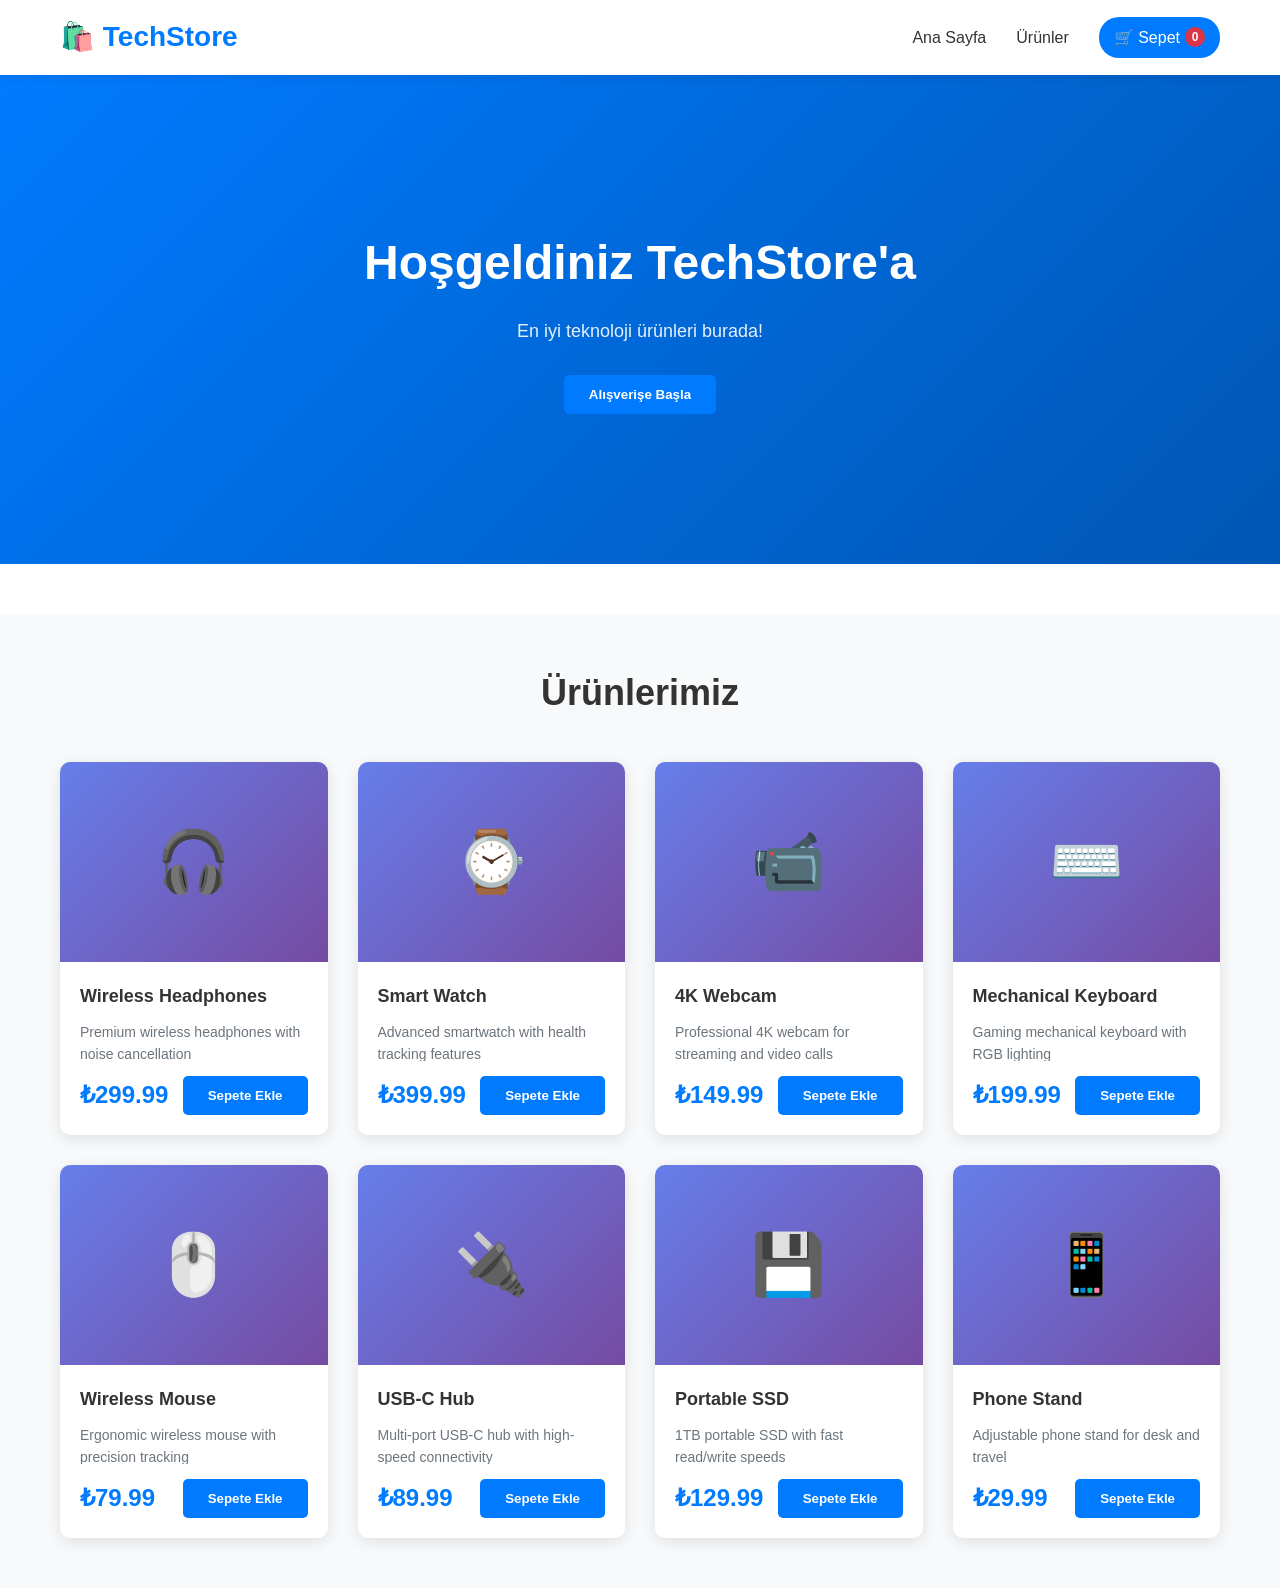
==== index.html @ a8cf4747 "Add main HTML file for e-commerce site" ====
<!DOCTYPE html>
<html lang="tr">
<head>
    <meta charset="UTF-8">
    <meta name="viewport" content="width=device-width, initial-scale=1.0">
    <title>E-Ticaret Sitesi</title>
    <link rel="stylesheet" href="style.css">
</head>
<body>
    <!-- Header -->
    <header class="header">
        <div class="container">
            <div class="logo">🛍️ TechStore</div>
            <nav class="navbar">
                <a href="#home">Ana Sayfa</a>
                <a href="#products">Ürünler</a>
                <a href="#cart" class="cart-link">🛒 Sepet <span class="cart-count">0</span></a>
            </nav>
        </div>
    </header>

    <!-- Hero Section -->
    <section class="hero" id="home">
        <div class="hero-content">
            <h1>Hoşgeldiniz TechStore'a</h1>
            <p>En iyi teknoloji ürünleri burada!</p>
            <button class="btn-primary" onclick="scrollToProducts()">Alışverişe Başla</button>
        </div>
    </section>

    <!-- Products Section -->
    <section class="products" id="products">
        <div class="container">
            <h2>Ürünlerimiz</h2>
            <div class="products-grid" id="productsGrid">
                <!-- Ürünler JS tarafından yüklenecek -->
            </div>
        </div>
    </section>

    <!-- Cart Modal -->
    <div class="modal" id="cartModal">
        <div class="modal-content">
            <span class="close" onclick="closeCart()">&times;</span>
            <h2>Alışveriş Sepeti</h2>
            <div class="cart-items" id="cartItems">
                <!-- Sepet öğeleri buraya yüklenecek -->
            </div>
            <div class="cart-summary">
                <h3>Toplam: ₺<span id="totalPrice">0</span></h3>
                <button class="btn-primary" onclick="checkout()">Ödemeye Devam Et</button>
            </div>
        </div>
    </div>

    <!-- Checkout Modal -->
    <div class="modal" id="checkoutModal">
        <div class="modal-content checkout-form">
            <span class="close" onclick="closeCheckout()">&times;</span>
            <h2>Ödeme İşlemi</h2>
            <form onsubmit="completeOrder(event)">
                <div class="form-group">
                    <label>Ad Soyad</label>
                    <input type="text" required>
                </div>
                <div class="form-group">
                    <label>Email</label>
                    <input type="email" required>
                </div>
                <div class="form-group">
                    <label>Adres</label>
                    <textarea required></textarea>
                </div>
                <div class="form-group">
                    <label>Kart Numarası</label>
                    <input type="text" placeholder="1234 5678 9012 3456" required>
                </div>
                <div class="form-row">
                    <div class="form-group">
                        <label>Expiry</label>
                        <input type="text" placeholder="MM/YY" required>
                    </div>
                    <div class="form-group">
                        <label>CVV</label>
                        <input type="text" placeholder="123" required>
                    </div>
                </div>
                <button type="submit" class="btn-primary">Siparişi Tamamla</button>
            </form>
        </div>
    </div>

    <script src="script.js"></script>
</body>
</html>
---- style.css ----
* {
    margin: 0;
    padding: 0;
    box-sizing: border-box;
}

:root {
    --primary-color: #007bff;
    --secondary-color: #6c757d;
    --success-color: #28a745;
    --danger-color: #dc3545;
    --light-bg: #f8f9fa;
    --text-color: #333;
    --border-color: #ddd;
}

body {
    font-family: 'Segoe UI', Tahoma, Geneva, Verdana, sans-serif;
    color: var(--text-color);
    line-height: 1.6;
}

.container {
    max-width: 1200px;
    margin: 0 auto;
    padding: 0 20px;
}

/* Header */
.header {
    background: white;
    box-shadow: 0 2px 10px rgba(0, 0, 0, 0.1);
    position: sticky;
    top: 0;
    z-index: 100;
}

.header .container {
    display: flex;
    justify-content: space-between;
    align-items: center;
    padding: 15px 20px;
}

.logo {
    font-size: 28px;
    font-weight: bold;
    color: var(--primary-color);
}

.navbar {
    display: flex;
    gap: 30px;
    align-items: center;
}

.navbar a {
    text-decoration: none;
    color: var(--text-color);
    font-weight: 500;
    transition: color 0.3s;
    position: relative;
}

.navbar a:hover {
    color: var(--primary-color);
}

.cart-link {
    background: var(--primary-color);
    color: white !important;
    padding: 8px 15px;
    border-radius: 20px;
    display: flex;
    align-items: center;
    gap: 5px;
}

.cart-count {
    background: var(--danger-color);
    color: white;
    border-radius: 50%;
    width: 20px;
    height: 20px;
    display: flex;
    align-items: center;
    justify-content: center;
    font-size: 12px;
    font-weight: bold;
}

/* Hero Section */
.hero {
    background: linear-gradient(135deg, var(--primary-color), #0056b3);
    color: white;
    padding: 150px 20px;
    text-align: center;
    margin-bottom: 50px;
}

.hero-content h1 {
    font-size: 48px;
    margin-bottom: 15px;
}

.hero-content p {
    font-size: 18px;
    margin-bottom: 30px;
    opacity: 0.9;
}

/* Products Section */
.products {
    padding: 50px 0;
    background: var(--light-bg);
}

.products h2 {
    text-align: center;
    font-size: 36px;
    margin-bottom: 40px;
}

.products-grid {
    display: grid;
    grid-template-columns: repeat(auto-fill, minmax(250px, 1fr));
    gap: 30px;
}

.product-card {
    background: white;
    border-radius: 10px;
    overflow: hidden;
    box-shadow: 0 4px 15px rgba(0, 0, 0, 0.1);
    transition: transform 0.3s, box-shadow 0.3s;
}

.product-card:hover {
    transform: translateY(-5px);
    box-shadow: 0 8px 25px rgba(0, 0, 0, 0.15);
}

.product-image {
    width: 100%;
    height: 200px;
    background: linear-gradient(135deg, #667eea 0%, #764ba2 100%);
    display: flex;
    align-items: center;
    justify-content: center;
    font-size: 60px;
}

.product-info {
    padding: 20px;
}

.product-name {
    font-size: 18px;
    font-weight: bold;
    margin-bottom: 10px;
}

.product-description {
    font-size: 14px;
    color: var(--secondary-color);
    margin-bottom: 15px;
    height: 40px;
    overflow: hidden;
}

.product-footer {
    display: flex;
    justify-content: space-between;
    align-items: center;
}

.product-price {
    font-size: 24px;
    font-weight: bold;
    color: var(--primary-color);
}

/* Buttons */
.btn-primary {
    background: var(--primary-color);
    color: white;
    border: none;
    padding: 12px 25px;
    border-radius: 5px;
    cursor: pointer;
    font-weight: 600;
    transition: background 0.3s;
}

.btn-primary:hover {
    background: #0056b3;
}

.btn-secondary {
    background: var(--secondary-color);
    color: white;
    border: none;
    padding: 10px 20px;
    border-radius: 5px;
    cursor: pointer;
    font-weight: 600;
    transition: background 0.3s;
}

.btn-secondary:hover {
    background: #5a6268;
}

.btn-danger {
    background: var(--danger-color);
    color: white;
    border: none;
    padding: 8px 15px;
    border-radius: 5px;
    cursor: pointer;
    font-weight: 600;
    transition: background 0.3s;
}

.btn-danger:hover {
    background: #c82333;
}

/* Modal */
.modal {
    display: none;
    position: fixed;
    z-index: 1000;
    left: 0;
    top: 0;
    width: 100%;
    height: 100%;
    background-color: rgba(0, 0, 0, 0.5);
    overflow-y: auto;
}

.modal.active {
    display: flex;
    align-items: center;
    justify-content: center;
}

.modal-content {
    background-color: white;
    padding: 30px;
    border-radius: 10px;
    width: 90%;
    max-width: 500px;
    max-height: 80vh;
    overflow-y: auto;
    position: relative;
}

.close {
    position: absolute;
    right: 20px;
    top: 20px;
    font-size: 28px;
    font-weight: bold;
    color: #aaa;
    cursor: pointer;
}

.close:hover {
    color: #000;
}

/* Cart */
.cart-items {
    margin: 20px 0;
    max-height: 300px;
    overflow-y: auto;
}

.cart-item {
    display: flex;
    justify-content: space-between;
    align-items: center;
    padding: 15px;
    border-bottom: 1px solid var(--border-color);
    gap: 10px;
}

.cart-item-info {
    flex: 1;
}

.cart-item-name {
    font-weight: bold;
}

.cart-item-price {
    color: var(--primary-color);
    font-weight: bold;
}

.cart-summary {
    margin-top: 20px;
    padding-top: 20px;
    border-top: 2px solid var(--border-color);
}

.cart-summary h3 {
    text-align: right;
    margin-bottom: 15px;
    font-size: 20px;
}

/* Checkout Form */
.checkout-form {
    max-width: 600px;
}

.form-group {
    margin-bottom: 20px;
}

.form-group label {
    display: block;
    margin-bottom: 8px;
    font-weight: 600;
}

.form-group input,
.form-group textarea {
    width: 100%;
    padding: 10px;
    border: 1px solid var(--border-color);
    border-radius: 5px;
    font-family: inherit;
}

.form-group input:focus,
.form-group textarea:focus {
    outline: none;
    border-color: var(--primary-color);
    box-shadow: 0 0 5px rgba(0, 123, 255, 0.3);
}

.form-row {
    display: grid;
    grid-template-columns: 1fr 1fr;
    gap: 15px;
}

/* Success Message */
.success-message {
    background: var(--success-color);
    color: white;
    padding: 20px;
    border-radius: 5px;
    margin-bottom: 20px;
    text-align: center;
}

/* Responsive */
@media (max-width: 768px) {
    .header .container {
        flex-direction: column;
        gap: 15px;
    }

    .navbar {
        flex-direction: column;
        gap: 10px;
        width: 100%;
    }

    .hero-content h1 {
        font-size: 32px;
    }

    .products-grid {
        grid-template-columns: repeat(auto-fill, minmax(150px, 1fr));
        gap: 15px;
    }

    .modal-content {
        width: 95%;
        max-height: 90vh;
    }

    .form-row {
        grid-template-columns: 1fr;
    }
}
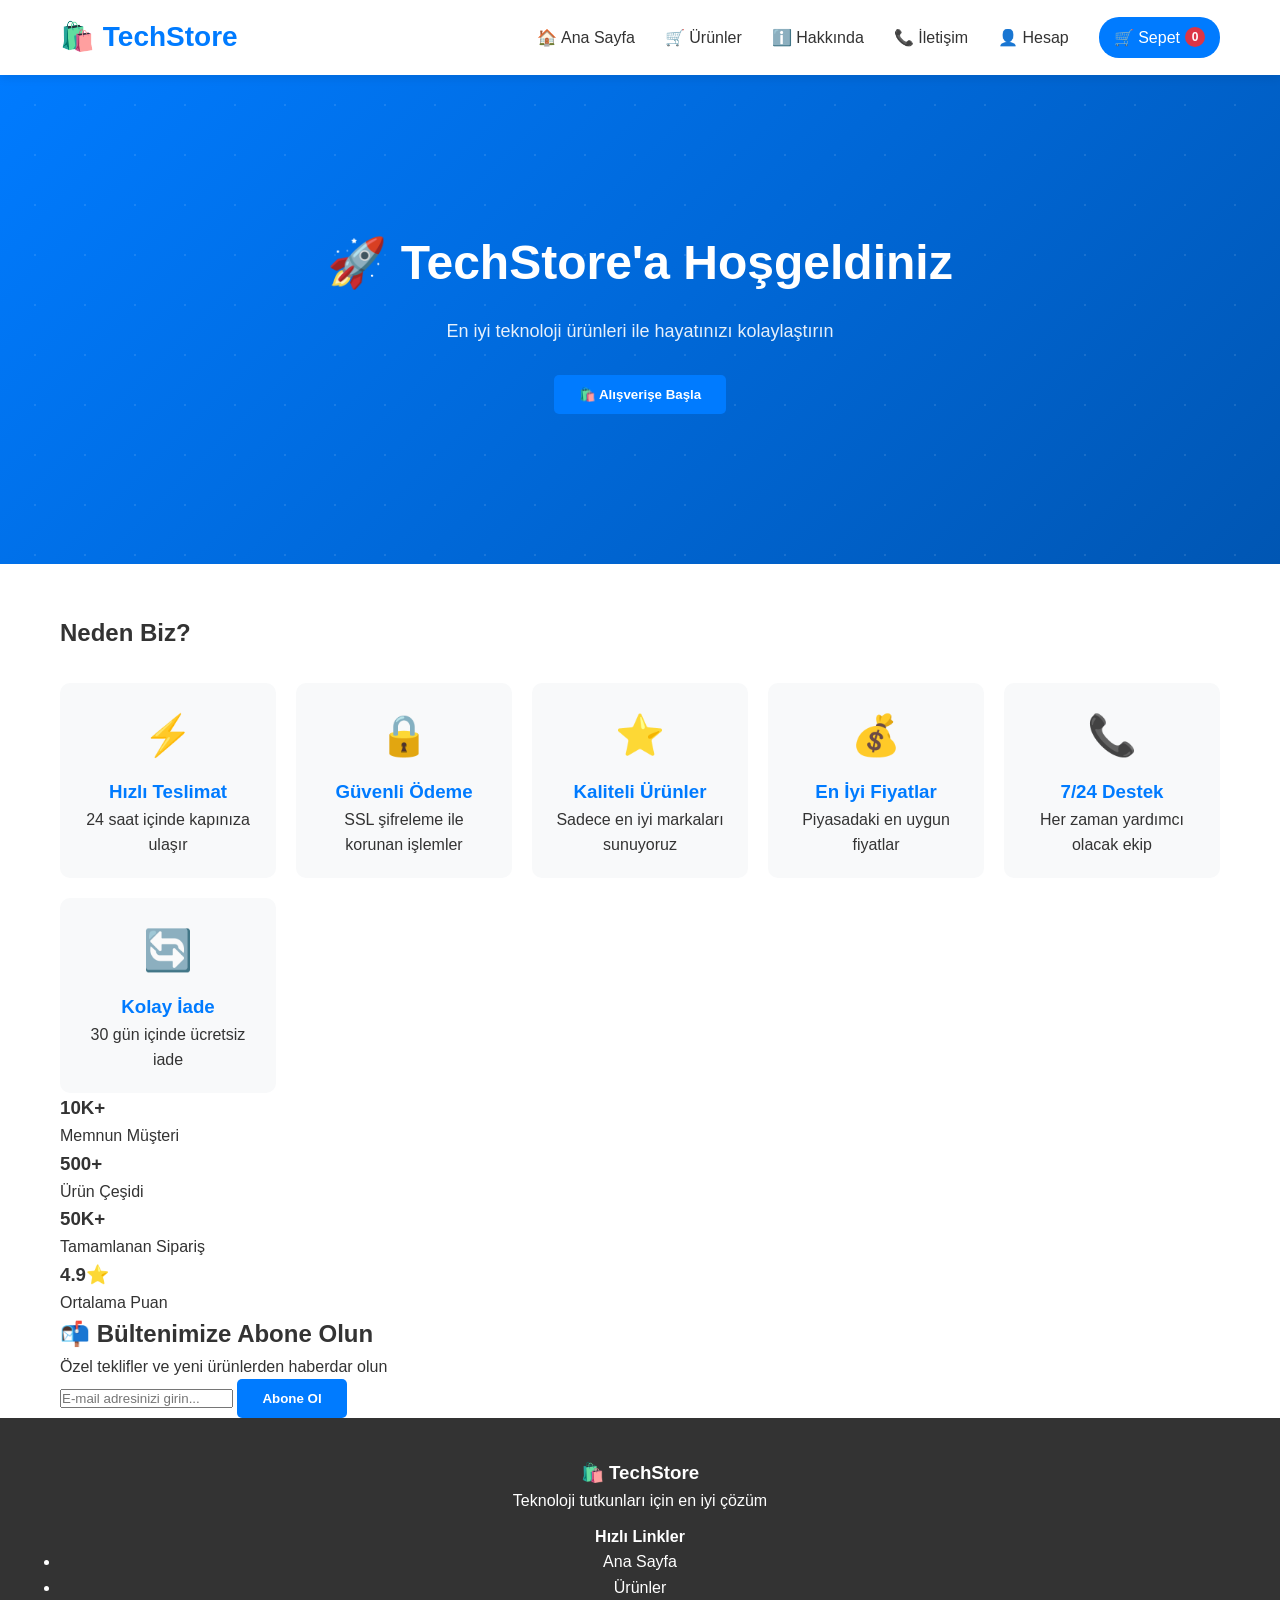
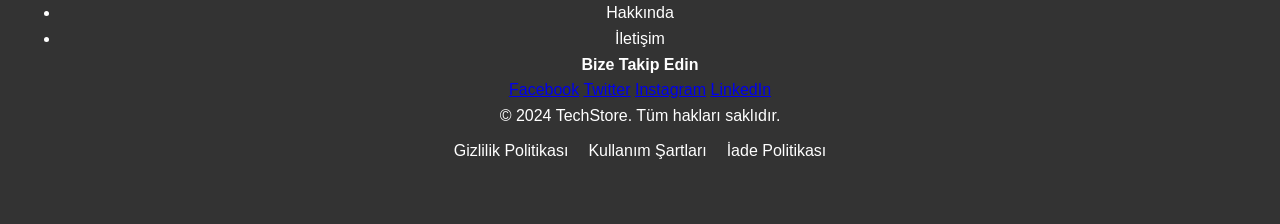
==== commit 30445e4c: "Completely redesign HTML with multiple pages and advanced features" ====
--- a/index.html
+++ b/index.html
@@ -3,52 +3,315 @@
 <head>
     <meta charset="UTF-8">
     <meta name="viewport" content="width=device-width, initial-scale=1.0">
-    <title>E-Ticaret Sitesi</title>
+    <title>TechStore - Premium E-Ticaret Sitesi</title>
     <link rel="stylesheet" href="style.css">
 </head>
 <body>
     <!-- Header -->
     <header class="header">
         <div class="container">
-            <div class="logo">🛍️ TechStore</div>
+            <div class="logo" onclick="showPage('home')">🛍️ TechStore</div>
             <nav class="navbar">
-                <a href="#home">Ana Sayfa</a>
-                <a href="#products">Ürünler</a>
-                <a href="#cart" class="cart-link">🛒 Sepet <span class="cart-count">0</span></a>
+                <a onclick="showPage('home')">🏠 Ana Sayfa</a>
+                <a onclick="showPage('products')">🛒 Ürünler</a>
+                <a onclick="showPage('about')">ℹ️ Hakkında</a>
+                <a onclick="showPage('contact')">📞 İletişim</a>
+                <a onclick="showPage('account')">👤 Hesap</a>
+                <a class="cart-link" onclick="openCart()">🛒 Sepet <span class="cart-count">0</span></a>
             </nav>
         </div>
     </header>
 
-    <!-- Hero Section -->
-    <section class="hero" id="home">
-        <div class="hero-content">
-            <h1>Hoşgeldiniz TechStore'a</h1>
-            <p>En iyi teknoloji ürünleri burada!</p>
-            <button class="btn-primary" onclick="scrollToProducts()">Alışverişe Başla</button>
-        </div>
-    </section>
-
-    <!-- Products Section -->
-    <section class="products" id="products">
-        <div class="container">
-            <h2>Ürünlerimiz</h2>
-            <div class="products-grid" id="productsGrid">
-                <!-- Ürünler JS tarafından yüklenecek -->
-            </div>
-        </div>
-    </section>
+    <!-- Home Page -->
+    <div id="home-page" class="page active">
+        <!-- Hero Section -->
+        <section class="hero">
+            <div class="hero-content">
+                <h1>🚀 TechStore'a Hoşgeldiniz</h1>
+                <p>En iyi teknoloji ürünleri ile hayatınızı kolaylaştırın</p>
+                <button class="btn-primary" onclick="showPage('products')">🛍️ Alışverişe Başla</button>
+            </div>
+        </section>
+
+        <!-- Features Section -->
+        <section class="features-showcase">
+            <div class="container">
+                <h2>Neden Biz?</h2>
+                <div class="features">
+                    <div class="feature-card">
+                        <div class="feature-icon">⚡</div>
+                        <h3>Hızlı Teslimat</h3>
+                        <p>24 saat içinde kapınıza ulaşır</p>
+                    </div>
+                    <div class="feature-card">
+                        <div class="feature-icon">🔒</div>
+                        <h3>Güvenli Ödeme</h3>
+                        <p>SSL şifreleme ile korunan işlemler</p>
+                    </div>
+                    <div class="feature-card">
+                        <div class="feature-icon">⭐</div>
+                        <h3>Kaliteli Ürünler</h3>
+                        <p>Sadece en iyi markaları sunuyoruz</p>
+                    </div>
+                    <div class="feature-card">
+                        <div class="feature-icon">💰</div>
+                        <h3>En İyi Fiyatlar</h3>
+                        <p>Piyasadaki en uygun fiyatlar</p>
+                    </div>
+                    <div class="feature-card">
+                        <div class="feature-icon">📞</div>
+                        <h3>7/24 Destek</h3>
+                        <p>Her zaman yardımcı olacak ekip</p>
+                    </div>
+                    <div class="feature-card">
+                        <div class="feature-icon">🔄</div>
+                        <h3>Kolay İade</h3>
+                        <p>30 gün içinde ücretsiz iade</p>
+                    </div>
+                </div>
+            </div>
+        </section>
+
+        <!-- Statistics Section -->
+        <section class="statistics">
+            <div class="container">
+                <div class="stat-card">
+                    <h3>10K+</h3>
+                    <p>Memnun Müşteri</p>
+                </div>
+                <div class="stat-card">
+                    <h3>500+</h3>
+                    <p>Ürün Çeşidi</p>
+                </div>
+                <div class="stat-card">
+                    <h3>50K+</h3>
+                    <p>Tamamlanan Sipariş</p>
+                </div>
+                <div class="stat-card">
+                    <h3>4.9⭐</h3>
+                    <p>Ortalama Puan</p>
+                </div>
+            </div>
+        </section>
+
+        <!-- Newsletter Section -->
+        <section class="newsletter">
+            <div class="container">
+                <div class="newsletter-content">
+                    <h2>📬 Bültenimize Abone Olun</h2>
+                    <p>Özel teklifler ve yeni ürünlerden haberdar olun</p>
+                    <div class="newsletter-form">
+                        <input type="email" placeholder="E-mail adresinizi girin..." id="newsletterEmail">
+                        <button class="btn-primary" onclick="subscribeNewsletter()">Abone Ol</button>
+                    </div>
+                </div>
+            </div>
+        </section>
+    </div>
+
+    <!-- Products Page -->
+    <div id="products-page" class="page">
+        <section class="products">
+            <div class="container">
+                <h2>🛍️ Ürünlerimiz</h2>
+                
+                <!-- Category Filter -->
+                <div class="category-filter">
+                    <button class="category-btn active" onclick="filterProducts('all')">Tümü</button>
+                    <button class="category-btn" onclick="filterProducts('electronics')">Elektronikler</button>
+                    <button class="category-btn" onclick="filterProducts('accessories')">Aksesuarlar</button>
+                </div>
+
+                <!-- Search Bar -->
+                <div class="search-container">
+                    <input type="text" id="searchInput" placeholder="🔍 Ürün ara..." onkeyup="searchProducts()">
+                </div>
+
+                <div class="products-grid" id="productsGrid">
+                    <!-- Ürünler JS tarafından yüklenecek -->
+                </div>
+            </div>
+        </section>
+    </div>
+
+    <!-- About Page -->
+    <div id="about-page" class="page">
+        <section class="about-section">
+            <div class="about-content">
+                <h1>📖 TechStore Hakkında</h1>
+                <p>
+                    TechStore, 2020 yılından beri teknoloji tutkunlarına en iyi ürünleri sunmaktadır. 
+                    Misyonumuz, kaliteli teknoloji ürünlerini uygun fiyatlarla herkesin erişimine sunmaktır.
+                </p>
+                <p>
+                    Müşteri memnuniyeti bizim en büyük önceliğimiz. Her gün yüzlerce müşteriye hizmet veren 
+                    ekibimiz, en iyi hizmet sunmak için çalışmaktadır.
+                </p>
+                <p>
+                    Ürünlerimiz tüm dünyadan seçilen, orijinal ve garantili ürünlerdir. 
+                    Her ürün kalite kontrol testinden geçtikten sonra müşteriye ulaştırılır.
+                </p>
+                
+                <div class="team-section">
+                    <h2>Ekibimiz</h2>
+                    <div class="team-members">
+                        <div class="team-card">
+                            <div class="team-avatar">👨‍💼</div>
+                            <h3>Ahmet Demir</h3>
+                            <p>CEO & Kurucu</p>
+                        </div>
+                        <div class="team-card">
+                            <div class="team-avatar">👩‍💼</div>
+                            <h3>Ayşe Yılmaz</h3>
+                            <p>Operasyon Müdürü</p>
+                        </div>
+                        <div class="team-card">
+                            <div class="team-avatar">👨‍💻</div>
+                            <h3>Can Kaya</h3>
+                            <p>Teknoloji Direktörü</p>
+                        </div>
+                    </div>
+                </div>
+            </div>
+        </section>
+    </div>
+
+    <!-- Contact Page -->
+    <div id="contact-page" class="page">
+        <section class="contact-section">
+            <div class="contact-container">
+                <h1>📞 Bize Ulaşın</h1>
+                <div class="contact-info">
+                    <div class="info-card">
+                        <h3>📍 Adres</h3>
+                        <p>Teknoloji Caddesi No:42<br>34000 İstanbul, Türkiye</p>
+                    </div>
+                    <div class="info-card">
+                        <h3>📱 Telefon</h3>
+                        <p>+90 212 XXX XX XX<br>+90 532 XXX XX XX</p>
+                    </div>
+                    <div class="info-card">
+                        <h3>📧 Email</h3>
+                        <p>info@techstore.com<br>destek@techstore.com</p>
+                    </div>
+                    <div class="info-card">
+                        <h3>🕐 Çalışma Saatleri</h3>
+                        <p>Pazartesi - Cuma: 09:00 - 18:00<br>Cumartesi: 10:00 - 16:00</p>
+                    </div>
+                </div>
+
+                <div class="contact-form">
+                    <h2>Mesaj Gönder</h2>
+                    <form onsubmit="sendMessage(event)">
+                        <div class="form-group">
+                            <label>Ad Soyad</label>
+                            <input type="text" required>
+                        </div>
+                        <div class="form-group">
+                            <label>Email</label>
+                            <input type="email" required>
+                        </div>
+                        <div class="form-group">
+                            <label>Konu</label>
+                            <input type="text" required>
+                        </div>
+                        <div class="form-group">
+                            <label>Mesaj</label>
+                            <textarea rows="5" required></textarea>
+                        </div>
+                        <button type="submit" class="btn-primary">Gönder</button>
+                    </form>
+                </div>
+            </div>
+        </section>
+    </div>
+
+    <!-- Account Page -->
+    <div id="account-page" class="page">
+        <section class="account-section">
+            <div class="account-container">
+                <h1>👤 Hesaplarım</h1>
+                
+                <div class="account-tabs">
+                    <button class="tab-btn active" onclick="showTab('profile')">Profil</button>
+                    <button class="tab-btn" onclick="showTab('orders')">Siparişlerim</button>
+                    <button class="tab-btn" onclick="showTab('settings')">Ayarlar</button>
+                </div>
+
+                <!-- Profile Tab -->
+                <div id="profile-tab" class="tab-content active">
+                    <div class="account-form">
+                        <h2>Profil Bilgileri</h2>
+                        <form>
+                            <div class="form-group">
+                                <label>Ad Soyad</label>
+                                <input type="text" value="Ziyaretçi" id="profileName">
+                            </div>
+                            <div class="form-group">
+                                <label>Email</label>
+                                <input type="email" value="ziyaretci@example.com" id="profileEmail">
+                            </div>
+                            <div class="form-group">
+                                <label>Telefon</label>
+                                <input type="tel" value="+90 532 XXX XX XX" id="profilePhone">
+                            </div>
+                            <div class="form-group">
+                                <label>Adres</label>
+                                <textarea id="profileAddress">İstanbul, Türkiye</textarea>
+                            </div>
+                            <button type="button" class="btn-primary" onclick="saveProfile()">Kaydet</button>
+                        </form>
+                    </div>
+                </div>
+
+                <!-- Orders Tab -->
+                <div id="orders-tab" class="tab-content">
+                    <div class="order-history">
+                        <h2>Geçmiş Siparişler</h2>
+                        <div id="ordersList">
+                            <!-- Siparişler JS tarafından yüklenecek -->
+                        </div>
+                    </div>
+                </div>
+
+                <!-- Settings Tab -->
+                <div id="settings-tab" class="tab-content">
+                    <div class="account-form">
+                        <h2>Hesap Ayarları</h2>
+                        <div class="settings-group">
+                            <h3>Bildirimler</h3>
+                            <div class="checkbox-group">
+                                <label><input type="checkbox" checked> Email bildirimleri</label>
+                                <label><input type="checkbox" checked> SMS bildirimleri</label>
+                                <label><input type="checkbox"> Pazarlama emailleri</label>
+                            </div>
+                        </div>
+                        <div class="settings-group">
+                            <h3>Güvenlik</h3>
+                            <button class="btn-secondary" onclick="changePassword()">Şifreyi Değiştir</button>
+                        </div>
+                        <div class="settings-group">
+                            <h3>Tehlikeli Bölge</h3>
+                            <button class="btn-danger" onclick="deleteAccount()">Hesabı Sil</button>
+                        </div>
+                    </div>
+                </div>
+            </div>
+        </section>
+    </div>
 
     <!-- Cart Modal -->
     <div class="modal" id="cartModal">
         <div class="modal-content">
             <span class="close" onclick="closeCart()">&times;</span>
-            <h2>Alışveriş Sepeti</h2>
+            <h2>🛒 Alışveriş Sepeti</h2>
             <div class="cart-items" id="cartItems">
                 <!-- Sepet öğeleri buraya yüklenecek -->
             </div>
             <div class="cart-summary">
-                <h3>Toplam: ₺<span id="totalPrice">0</span></h3>
-                <button class="btn-primary" onclick="checkout()">Ödemeye Devam Et</button>
+                <h3>Toplam: ₺<span id="totalPrice">0.00</span></h3>
+                <button class="btn-primary" style="width: 100%; margin-bottom: 10px;" onclick="checkout()">Ödemeye Devam Et</button>
+                <button class="btn-secondary" style="width: 100%;" onclick="closeCart()">Alışverişe Devam Et</button>
             </div>
         </div>
     </div>
@@ -57,27 +320,31 @@
     <div class="modal" id="checkoutModal">
         <div class="modal-content checkout-form">
             <span class="close" onclick="closeCheckout()">&times;</span>
-            <h2>Ödeme İşlemi</h2>
+            <h2>💳 Ödeme İşlemi</h2>
             <form onsubmit="completeOrder(event)">
                 <div class="form-group">
-                    <label>Ad Soyad</label>
+                    <label>👤 Ad Soyad</label>
                     <input type="text" required>
                 </div>
                 <div class="form-group">
-                    <label>Email</label>
+                    <label>📧 Email</label>
                     <input type="email" required>
                 </div>
                 <div class="form-group">
-                    <label>Adres</label>
+                    <label>📍 Adres</label>
                     <textarea required></textarea>
                 </div>
                 <div class="form-group">
-                    <label>Kart Numarası</label>
+                    <label>📱 Telefon</label>
+                    <input type="tel" required>
+                </div>
+                <div class="form-group">
+                    <label>💳 Kart Numarası</label>
                     <input type="text" placeholder="1234 5678 9012 3456" required>
                 </div>
                 <div class="form-row">
                     <div class="form-group">
-                        <label>Expiry</label>
+                        <label>Son Kullanma Tarihi</label>
                         <input type="text" placeholder="MM/YY" required>
                     </div>
                     <div class="form-group">
@@ -85,10 +352,48 @@
                         <input type="text" placeholder="123" required>
                     </div>
                 </div>
-                <button type="submit" class="btn-primary">Siparişi Tamamla</button>
+                <button type="submit" class="btn-primary" style="width: 100%;">Siparişi Tamamla</button>
             </form>
         </div>
     </div>
+
+    <!-- Footer -->
+    <footer class="footer">
+        <div class="container">
+            <div class="footer-content">
+                <div class="footer-section">
+                    <h3>🛍️ TechStore</h3>
+                    <p>Teknoloji tutkunları için en iyi çözüm</p>
+                </div>
+                <div class="footer-section">
+                    <h4>Hızlı Linkler</h4>
+                    <ul>
+                        <li><a onclick="showPage('home')">Ana Sayfa</a></li>
+                        <li><a onclick="showPage('products')">Ürünler</a></li>
+                        <li><a onclick="showPage('about')">Hakkında</a></li>
+                        <li><a onclick="showPage('contact')">İletişim</a></li>
+                    </ul>
+                </div>
+                <div class="footer-section">
+                    <h4>Bize Takip Edin</h4>
+                    <div class="social-links">
+                        <a href="#">Facebook</a>
+                        <a href="#">Twitter</a>
+                        <a href="#">Instagram</a>
+                        <a href="#">LinkedIn</a>
+                    </div>
+                </div>
+            </div>
+            <div class="footer-bottom">
+                <p>&copy; 2024 TechStore. Tüm hakları saklıdır.</p>
+                <div class="footer-links">
+                    <a href="#">Gizlilik Politikası</a>
+                    <a href="#">Kullanım Şartları</a>
+                    <a href="#">İade Politikası</a>
+                </div>
+            </div>
+        </div>
+    </footer>
 
     <script src="script.js"></script>
 </body>
--- a/style.css
+++ b/style.css
@@ -9,6 +9,7 @@
     --secondary-color: #6c757d;
     --success-color: #28a745;
     --danger-color: #dc3545;
+    --warning-color: #ffc107;
     --light-bg: #f8f9fa;
     --text-color: #333;
     --border-color: #ddd;
@@ -18,12 +19,128 @@
     font-family: 'Segoe UI', Tahoma, Geneva, Verdana, sans-serif;
     color: var(--text-color);
     line-height: 1.6;
+    overflow-x: hidden;
 }
 
 .container {
     max-width: 1200px;
     margin: 0 auto;
     padding: 0 20px;
+}
+
+/* Animasyonlar */
+@keyframes slideInDown {
+    from {
+        opacity: 0;
+        transform: translateY(-50px);
+    }
+    to {
+        opacity: 1;
+        transform: translateY(0);
+    }
+}
+
+@keyframes slideInUp {
+    from {
+        opacity: 0;
+        transform: translateY(50px);
+    }
+    to {
+        opacity: 1;
+        transform: translateY(0);
+    }
+}
+
+@keyframes fadeIn {
+    from {
+        opacity: 0;
+    }
+    to {
+        opacity: 1;
+    }
+}
+
+@keyframes pulse {
+    0%, 100% {
+        transform: scale(1);
+    }
+    50% {
+        transform: scale(1.05);
+    }
+}
+
+@keyframes bounce {
+    0%, 100% {
+        transform: translateY(0);
+    }
+    50% {
+        transform: translateY(-10px);
+    }
+}
+
+@keyframes shimmer {
+    0% {
+        background-position: -1000px 0;
+    }
+    100% {
+        background-position: 1000px 0;
+    }
+}
+
+@keyframes rotateIn {
+    from {
+        opacity: 0;
+        transform: rotate(-10deg);
+    }
+    to {
+        opacity: 1;
+        transform: rotate(0deg);
+    }
+}
+
+@keyframes popIn {
+    0% {
+        opacity: 0;
+        transform: scale(0.5);
+    }
+    50% {
+        transform: scale(1.1);
+    }
+    100% {
+        opacity: 1;
+        transform: scale(1);
+    }
+}
+
+@keyframes slideIn {
+    from {
+        transform: translateX(400px);
+        opacity: 0;
+    }
+    to {
+        transform: translateX(0);
+        opacity: 1;
+    }
+}
+
+@keyframes slideOut {
+    from {
+        transform: translateX(0);
+        opacity: 1;
+    }
+    to {
+        transform: translateX(400px);
+        opacity: 0;
+    }
+}
+
+@keyframes glow {
+    0%, 100% {
+        box-shadow: 0 0 5px rgba(0, 123, 255, 0.5);
+    }
+    50% {
+        box-shadow: 0 0 20px rgba(0, 123, 255, 0.8);
+    }
 }
 
 /* Header */
@@ -33,6 +150,7 @@
     position: sticky;
     top: 0;
     z-index: 100;
+    animation: slideInDown 0.5s ease-out;
 }
 
 .header .container {
@@ -46,6 +164,12 @@
     font-size: 28px;
     font-weight: bold;
     color: var(--primary-color);
+    cursor: pointer;
+    transition: transform 0.3s;
+}
+
+.logo:hover {
+    transform: scale(1.1);
 }
 
 .navbar {
@@ -60,10 +184,26 @@
     font-weight: 500;
     transition: color 0.3s;
     position: relative;
+    cursor: pointer;
 }
 
 .navbar a:hover {
     color: var(--primary-color);
+}
+
+.navbar a::after {
+    content: '';
+    position: absolute;
+    bottom: -5px;
+    left: 0;
+    width: 0;
+    height: 2px;
+    background: var(--primary-color);
+    transition: width 0.3s;
+}
+
+.navbar a:hover::after {
+    width: 100%;
 }
 
 .cart-link {
@@ -74,6 +214,13 @@
     display: flex;
     align-items: center;
     gap: 5px;
+    transition: all 0.3s;
+    cursor: pointer;
+}
+
+.cart-link:hover {
+    background: #0056b3;
+    transform: scale(1.05);
 }
 
 .cart-count {
@@ -87,6 +234,17 @@
     justify-content: center;
     font-size: 12px;
     font-weight: bold;
+    animation: pulse 0.6s ease-in-out infinite;
+}
+
+/* Page Container */
+.page {
+    display: none;
+    animation: fadeIn 0.5s ease-in;
+}
+
+.page.active {
+    display: block;
 }
 
 /* Hero Section */
@@ -96,17 +254,48 @@
     padding: 150px 20px;
     text-align: center;
     margin-bottom: 50px;
+    position: relative;
+    overflow: hidden;
+}
+
+.hero::before {
+    content: '';
+    position: absolute;
+    top: -50%;
+    right: -50%;
+    width: 200%;
+    height: 200%;
+    background: radial-gradient(circle, rgba(255,255,255,0.1) 1px, transparent 1px);
+    background-size: 50px 50px;
+    animation: slide 20s linear infinite;
+}
+
+@keyframes slide {
+    0% {
+        transform: translate(0, 0);
+    }
+    100% {
+        transform: translate(50px, 50px);
+    }
+}
+
+.hero-content {
+    position: relative;
+    z-index: 2;
+    animation: slideInUp 0.8s ease-out;
 }
 
 .hero-content h1 {
     font-size: 48px;
     margin-bottom: 15px;
+    animation: slideInDown 0.6s ease-out;
 }
 
 .hero-content p {
     font-size: 18px;
     margin-bottom: 30px;
     opacity: 0.9;
+    animation: slideInUp 0.7s ease-out 0.2s backwards;
 }
 
 /* Products Section */
@@ -119,6 +308,7 @@
     text-align: center;
     font-size: 36px;
     margin-bottom: 40px;
+    animation: slideInDown 0.6s ease-out;
 }
 
 .products-grid {
@@ -132,12 +322,22 @@
     border-radius: 10px;
     overflow: hidden;
     box-shadow: 0 4px 15px rgba(0, 0, 0, 0.1);
-    transition: transform 0.3s, box-shadow 0.3s;
-}
+    transition: all 0.3s;
+    animation: popIn 0.5s ease-out backwards;
+}
+
+.product-card:nth-child(1) { animation-delay: 0.1s; }
+.product-card:nth-child(2) { animation-delay: 0.2s; }
+.product-card:nth-child(3) { animation-delay: 0.3s; }
+.product-card:nth-child(4) { animation-delay: 0.4s; }
+.product-card:nth-child(5) { animation-delay: 0.5s; }
+.product-card:nth-child(6) { animation-delay: 0.6s; }
+.product-card:nth-child(7) { animation-delay: 0.7s; }
+.product-card:nth-child(8) { animation-delay: 0.8s; }
 
 .product-card:hover {
-    transform: translateY(-5px);
-    box-shadow: 0 8px 25px rgba(0, 0, 0, 0.15);
+    transform: translateY(-10px);
+    box-shadow: 0 12px 30px rgba(0, 0, 0, 0.2);
 }
 
 .product-image {
@@ -148,6 +348,24 @@
     align-items: center;
     justify-content: center;
     font-size: 60px;
+    position: relative;
+    overflow: hidden;
+    transition: all 0.3s;
+}
+
+.product-card:hover .product-image {
+    transform: scale(1.1);
+}
+
+.product-image::after {
+    content: '';
+    position: absolute;
+    top: 0;
+    left: -100%;
+    width: 100%;
+    height: 100%;
+    background: rgba(255, 255, 255, 0.2);
+    animation: shimmer 2s infinite;
 }
 
 .product-info {
@@ -172,6 +390,7 @@
     display: flex;
     justify-content: space-between;
     align-items: center;
+    gap: 10px;
 }
 
 .product-price {
@@ -189,11 +408,33 @@
     border-radius: 5px;
     cursor: pointer;
     font-weight: 600;
-    transition: background 0.3s;
+    transition: all 0.3s;
+    position: relative;
+    overflow: hidden;
+}
+
+.btn-primary::before {
+    content: '';
+    position: absolute;
+    top: 50%;
+    left: 50%;
+    width: 0;
+    height: 0;
+    background: rgba(255, 255, 255, 0.3);
+    border-radius: 50%;
+    transform: translate(-50%, -50%);
+    transition: width 0.6s, height 0.6s;
+}
+
+.btn-primary:hover::before {
+    width: 300px;
+    height: 300px;
 }
 
 .btn-primary:hover {
     background: #0056b3;
+    transform: translateY(-2px);
+    box-shadow: 0 5px 15px rgba(0, 123, 255, 0.4);
 }
 
 .btn-secondary {
@@ -204,11 +445,12 @@
     border-radius: 5px;
     cursor: pointer;
     font-weight: 600;
-    transition: background 0.3s;
+    transition: all 0.3s;
 }
 
 .btn-secondary:hover {
     background: #5a6268;
+    transform: translateY(-2px);
 }
 
 .btn-danger {
@@ -219,11 +461,12 @@
     border-radius: 5px;
     cursor: pointer;
     font-weight: 600;
-    transition: background 0.3s;
+    transition: all 0.3s;
 }
 
 .btn-danger:hover {
     background: #c82333;
+    transform: translateY(-2px);
 }
 
 /* Modal */
@@ -237,6 +480,7 @@
     height: 100%;
     background-color: rgba(0, 0, 0, 0.5);
     overflow-y: auto;
+    animation: fadeIn 0.3s ease-out;
 }
 
 .modal.active {
@@ -254,6 +498,7 @@
     max-height: 80vh;
     overflow-y: auto;
     position: relative;
+    animation: popIn 0.4s ease-out;
 }
 
 .close {
@@ -264,10 +509,12 @@
     font-weight: bold;
     color: #aaa;
     cursor: pointer;
+    transition: all 0.3s;
 }
 
 .close:hover {
     color: #000;
+    transform: rotate(90deg);
 }
 
 /* Cart */
@@ -284,10 +531,13 @@
     padding: 15px;
     border-bottom: 1px solid var(--border-color);
     gap: 10px;
-}
-
-.cart-item-info {
-    flex: 1;
+    animation: slideInUp 0.3s ease-out;
+    transition: all 0.3s;
+}
+
+.cart-item:hover {
+    background: var(--light-bg);
+    padding-left: 25px;
 }
 
 .cart-item-name {
@@ -303,6 +553,7 @@
     margin-top: 20px;
     padding-top: 20px;
     border-top: 2px solid var(--border-color);
+    animation: slideInUp 0.5s ease-out;
 }
 
 .cart-summary h3 {
@@ -318,7 +569,13 @@
 
 .form-group {
     margin-bottom: 20px;
-}
+    animation: slideInUp 0.4s ease-out backwards;
+}
+
+.form-group:nth-child(1) { animation-delay: 0.1s; }
+.form-group:nth-child(2) { animation-delay: 0.2s; }
+.form-group:nth-child(3) { animation-delay: 0.3s; }
+.form-group:nth-child(4) { animation-delay: 0.4s; }
 
 .form-group label {
     display: block;
@@ -330,16 +587,18 @@
 .form-group textarea {
     width: 100%;
     padding: 10px;
-    border: 1px solid var(--border-color);
+    border: 2px solid var(--border-color);
     border-radius: 5px;
     font-family: inherit;
+    transition: all 0.3s;
 }
 
 .form-group input:focus,
 .form-group textarea:focus {
     outline: none;
     border-color: var(--primary-color);
-    box-shadow: 0 0 5px rgba(0, 123, 255, 0.3);
+    box-shadow: 0 0 10px rgba(0, 123, 255, 0.3);
+    transform: translateY(-2px);
 }
 
 .form-row {
@@ -356,6 +615,247 @@
     border-radius: 5px;
     margin-bottom: 20px;
     text-align: center;
+    animation: popIn 0.6s ease-out;
+}
+
+/* About Section */
+.about-section {
+    padding: 60px 20px;
+    background: white;
+}
+
+.about-content {
+    max-width: 800px;
+    margin: 0 auto;
+    animation: slideInUp 0.6s ease-out;
+}
+
+.about-content h1 {
+    font-size: 36px;
+    margin-bottom: 20px;
+    color: var(--primary-color);
+    animation: slideInDown 0.5s ease-out;
+}
+
+.about-content p {
+    font-size: 16px;
+    line-height: 1.8;
+    margin-bottom: 15px;
+}
+
+.features {
+    display: grid;
+    grid-template-columns: repeat(auto-fit, minmax(200px, 1fr));
+    gap: 20px;
+    margin-top: 30px;
+}
+
+.feature-card {
+    background: var(--light-bg);
+    padding: 20px;
+    border-radius: 10px;
+    text-align: center;
+    animation: popIn 0.5s ease-out backwards;
+    transition: all 0.3s;
+}
+
+.feature-card:nth-child(1) { animation-delay: 0.1s; }
+.feature-card:nth-child(2) { animation-delay: 0.2s; }
+.feature-card:nth-child(3) { animation-delay: 0.3s; }
+
+.feature-card:hover {
+    transform: translateY(-5px);
+    box-shadow: 0 8px 20px rgba(0, 0, 0, 0.1);
+}
+
+.feature-icon {
+    font-size: 40px;
+    margin-bottom: 10px;
+}
+
+.feature-card h3 {
+    color: var(--primary-color);
+}
+
+/* Contact Section */
+.contact-section {
+    padding: 60px 20px;
+    background: var(--light-bg);
+}
+
+.contact-container {
+    max-width: 600px;
+    margin: 0 auto;
+}
+
+.contact-section h1 {
+    text-align: center;
+    font-size: 36px;
+    margin-bottom: 40px;
+    color: var(--primary-color);
+    animation: slideInDown 0.5s ease-out;
+}
+
+.contact-form {
+    background: white;
+    padding: 30px;
+    border-radius: 10px;
+    box-shadow: 0 4px 15px rgba(0, 0, 0, 0.1);
+    animation: slideInUp 0.6s ease-out;
+}
+
+.contact-form .form-group {
+    margin-bottom: 20px;
+}
+
+/* Account Section */
+.account-section {
+    padding: 60px 20px;
+    background: white;
+}
+
+.account-container {
+    max-width: 600px;
+    margin: 0 auto;
+}
+
+.account-container h1 {
+    text-align: center;
+    font-size: 36px;
+    margin-bottom: 40px;
+    color: var(--primary-color);
+    animation: slideInDown 0.5s ease-out;
+}
+
+.account-tabs {
+    display: flex;
+    gap: 10px;
+    margin-bottom: 30px;
+    border-bottom: 2px solid var(--border-color);
+    animation: slideInUp 0.5s ease-out;
+}
+
+.account-tabs button {
+    background: none;
+    border: none;
+    padding: 15px 20px;
+    font-size: 16px;
+    font-weight: 600;
+    cursor: pointer;
+    color: var(--secondary-color);
+    border-bottom: 3px solid transparent;
+    transition: all 0.3s;
+}
+
+.account-tabs button.active {
+    color: var(--primary-color);
+    border-bottom-color: var(--primary-color);
+}
+
+.account-form {
+    background: var(--light-bg);
+    padding: 30px;
+    border-radius: 10px;
+    animation: slideInUp 0.6s ease-out;
+}
+
+.account-form .form-group {
+    margin-bottom: 20px;
+}
+
+.order-history {
+    margin-top: 40px;
+}
+
+.order-item {
+    background: white;
+    padding: 15px;
+    border-radius: 5px;
+    margin-bottom: 10px;
+    border-left: 4px solid var(--primary-color);
+    animation: slideInUp 0.4s ease-out backwards;
+    transition: all 0.3s;
+}
+
+.order-item:hover {
+    box-shadow: 0 4px 15px rgba(0, 0, 0, 0.1);
+    transform: translateX(5px);
+}
+
+/* Category Filter */
+.category-filter {
+    display: flex;
+    justify-content: center;
+    gap: 15px;
+    margin-bottom: 30px;
+    flex-wrap: wrap;
+    animation: slideInDown 0.5s ease-out;
+}
+
+.category-btn {
+    padding: 10px 20px;
+    border: 2px solid var(--primary-color);
+    background: white;
+    color: var(--primary-color);
+    border-radius: 25px;
+    cursor: pointer;
+    transition: all 0.3s;
+    font-weight: 600;
+}
+
+.category-btn:hover,
+.category-btn.active {
+    background: var(--primary-color);
+    color: white;
+    transform: translateY(-2px);
+}
+
+/* Footer */
+.footer {
+    background: #333;
+    color: white;
+    padding: 40px 20px;
+    text-align: center;
+    animation: slideInUp 0.8s ease-out;
+}
+
+.footer p {
+    margin-bottom: 10px;
+}
+
+.footer-links {
+    display: flex;
+    justify-content: center;
+    gap: 20px;
+    margin-bottom: 20px;
+    flex-wrap: wrap;
+}
+
+.footer-links a {
+    color: white;
+    text-decoration: none;
+    transition: color 0.3s;
+}
+
+.footer-links a:hover {
+    color: var(--primary-color);
+}
+
+/* Loading Animation */
+.loading {
+    display: inline-block;
+    width: 20px;
+    height: 20px;
+    border: 3px solid rgba(0, 123, 255, 0.3);
+    border-radius: 50%;
+    border-top-color: var(--primary-color);
+    animation: spin 1s ease-in-out infinite;
+}
+
+@keyframes spin {
+    to {
+        transform: rotate(360deg);
+    }
 }
 
 /* Responsive */
@@ -388,4 +888,25 @@
     .form-row {
         grid-template-columns: 1fr;
     }
-}
+
+    .category-filter {
+        gap: 8px;
+    }
+
+    .category-btn {
+        padding: 8px 15px;
+        font-size: 14px;
+    }
+
+    .features {
+        grid-template-columns: 1fr;
+    }
+
+    .account-tabs {
+        flex-direction: column;
+    }
+
+    .footer-links {
+        flex-direction: column;
+    }
+}
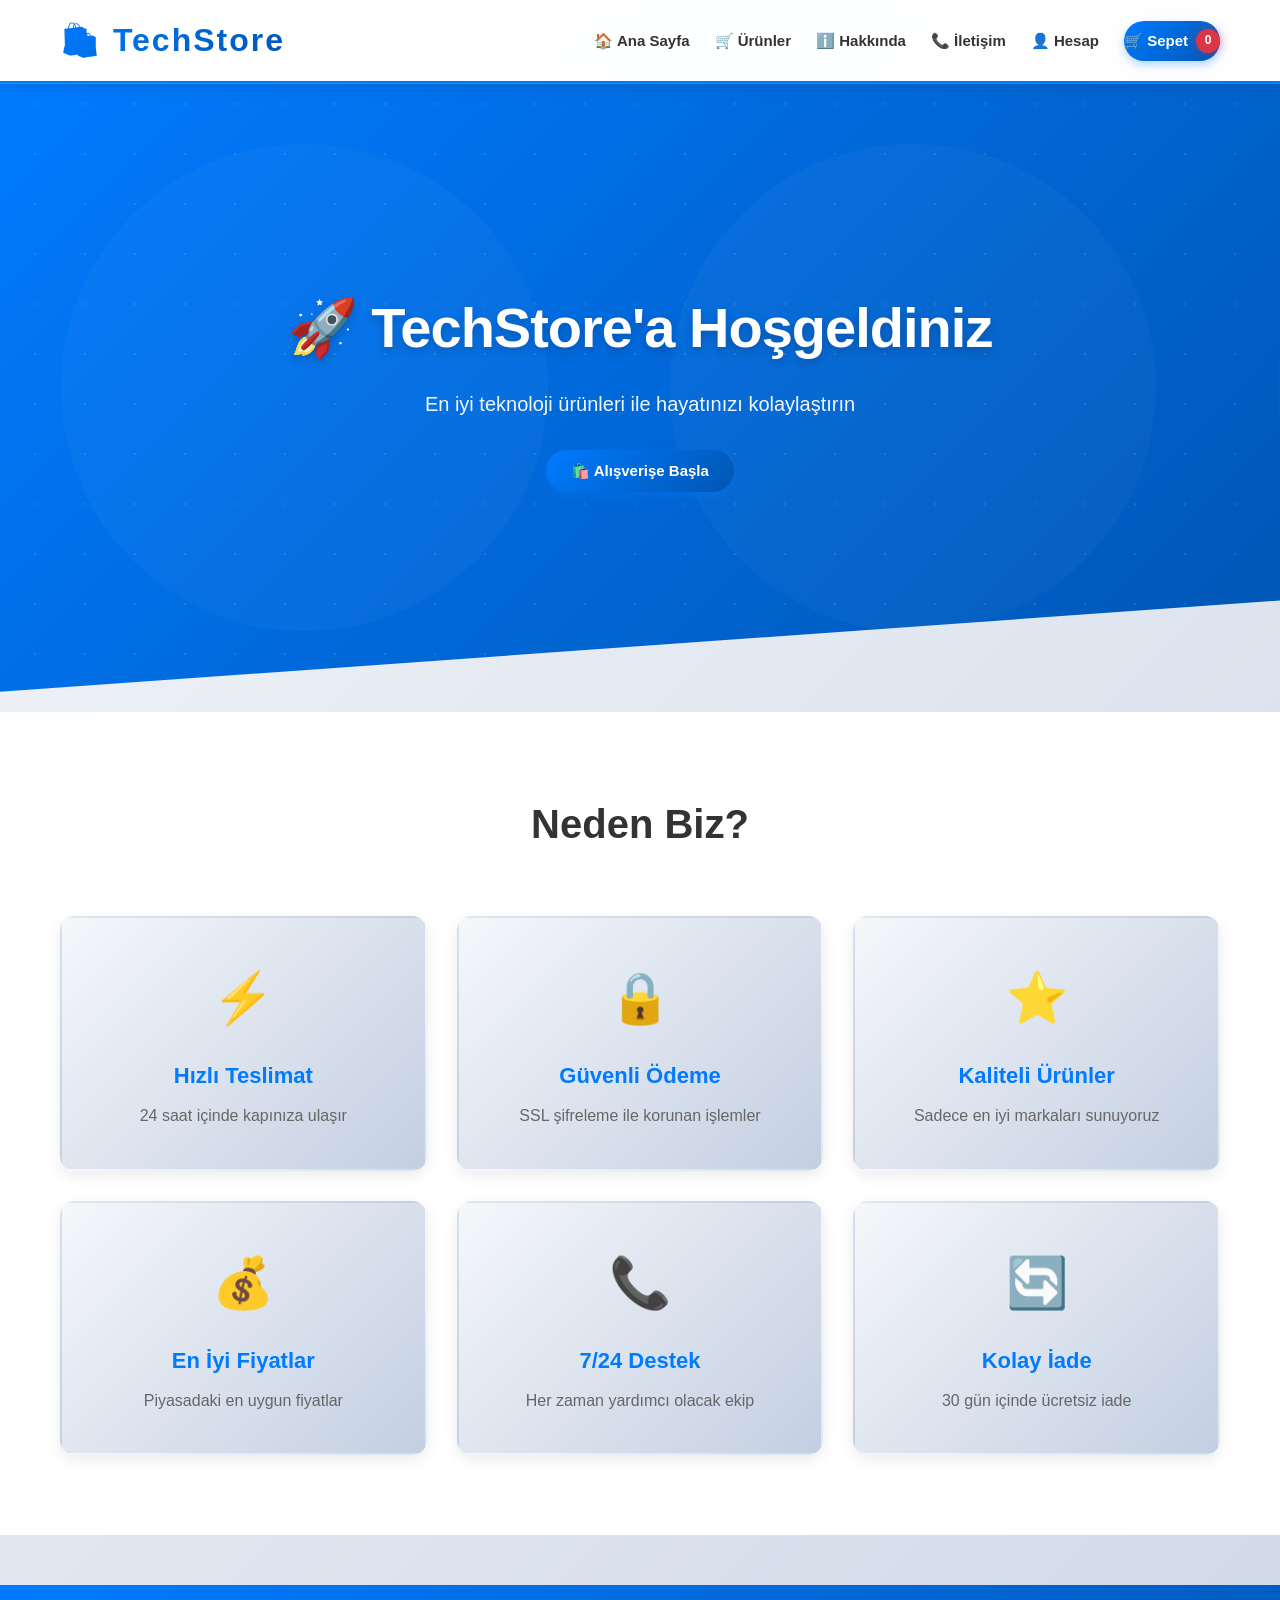
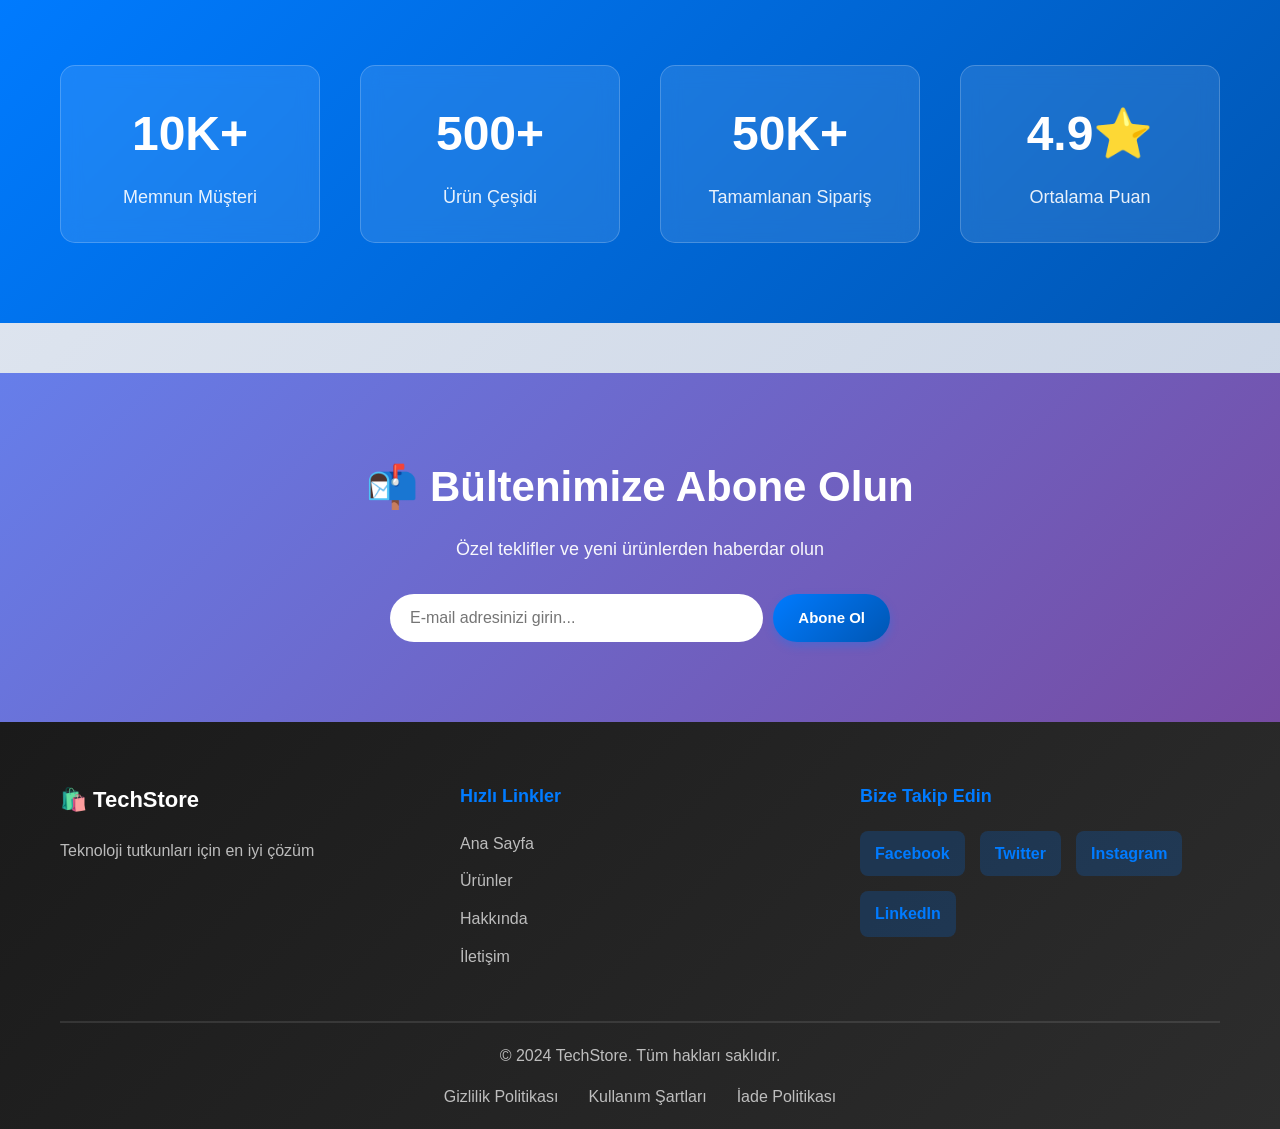
==== commit ecefcec3: "feat: add facets panel and layout for client-side faceted search POC" ====
--- a/index.html
+++ b/index.html
@@ -112,7 +112,7 @@
     <!-- Products Page -->
     <div id="products-page" class="page">
         <section class="products">
-            <div class="container">
+            <div class="container products-layout">
                 <h2>🛍️ Ürünlerimiz</h2>
                 
                 <!-- Category Filter -->
@@ -122,13 +122,55 @@
                     <button class="category-btn" onclick="filterProducts('accessories')">Aksesuarlar</button>
                 </div>
 
-                <!-- Search Bar -->
-                <div class="search-container">
-                    <input type="text" id="searchInput" placeholder="🔍 Ürün ara..." onkeyup="searchProducts()">
-                </div>
-
-                <div class="products-grid" id="productsGrid">
-                    <!-- Ürünler JS tarafından yüklenecek -->
+                <div class="products-main">
+                    <!-- Facet Panel -->
+                    <aside class="facets-panel" id="facetsPanel">
+                        <h3>Filtreler</h3>
+
+                        <div class="facets-section">
+                            <h4>Marka</h4>
+                            <div id="facet-brand"></div>
+                        </div>
+
+                        <div class="facets-section">
+                            <h4>Fiyat</h4>
+                            <div class="price-range">
+                                <input type="number" id="priceMin" placeholder="Min" />
+                                <input type="number" id="priceMax" placeholder="Max" />
+                                <button class="btn-secondary" id="priceApply">Uygula</button>
+                            </div>
+                        </div>
+
+                        <div class="facets-section">
+                            <h4>Puan</h4>
+                            <div id="facet-rating">
+                                <label><input type="checkbox" value="4" /> 4+ ⭐</label><br/>
+                                <label><input type="checkbox" value="3" /> 3+ ⭐</label>
+                                <label><input type="checkbox" value="2" /> 2+ ⭐</label>
+                            </div>
+                        </div>
+
+                        <div class="facets-section" id="attributesSection" style="display:none;">
+                            <h4>Özellikler</h4>
+                            <div id="facet-attributes"></div>
+                        </div>
+
+                        <div style="margin-top:12px;">
+                            <button class="btn-danger" id="clearFilters">Filtreleri Temizle</button>
+                        </div>
+                    </aside>
+
+                    <!-- Products Grid -->
+                    <div class="products-area">
+                        <!-- Search Bar -->
+                        <div class="search-container">
+                            <input type="text" id="searchInput" placeholder="🔍 Ürün ara..." onkeyup="debouncedSearch(event)">
+                        </div>
+
+                        <div class="products-grid" id="productsGrid">
+                            <!-- Ürünler JS tarafından yüklenecek -->
+                        </div>
+                    </div>
                 </div>
             </div>
         </section>
--- a/style.css
+++ b/style.css
@@ -10,9 +10,14 @@
     --success-color: #28a745;
     --danger-color: #dc3545;
     --warning-color: #ffc107;
+    --info-color: #17a2b8;
     --light-bg: #f8f9fa;
+    --dark-bg: #2d2d2d;
     --text-color: #333;
+    --light-text: #666;
     --border-color: #ddd;
+    --shadow: 0 4px 15px rgba(0, 0, 0, 0.1);
+    --shadow-lg: 0 12px 30px rgba(0, 0, 0, 0.2);
 }
 
 body {
@@ -20,6 +25,13 @@
     color: var(--text-color);
     line-height: 1.6;
     overflow-x: hidden;
+    background: linear-gradient(135deg, #f5f7fa 0%, #c3cfe2 100%);
+    min-height: 100vh;
+}
+
+body.dark-mode {
+    background: linear-gradient(135deg, #1a1a1a 0%, #2d2d2d 100%);
+    color: #fff;
 }
 
 .container {
@@ -28,7 +40,7 @@
     padding: 0 20px;
 }
 
-/* Animasyonlar */
+/* =============== ANIMASYONLAR =============== */
 @keyframes slideInDown {
     from {
         opacity: 0;
@@ -51,6 +63,28 @@
     }
 }
 
+@keyframes slideInLeft {
+    from {
+        opacity: 0;
+        transform: translateX(-50px);
+    }
+    to {
+        opacity: 1;
+        transform: translateX(0);
+    }
+}
+
+@keyframes slideInRight {
+    from {
+        opacity: 0;
+        transform: translateX(50px);
+    }
+    to {
+        opacity: 1;
+        transform: translateX(0);
+    }
+}
+
 @keyframes fadeIn {
     from {
         opacity: 0;
@@ -84,17 +118,6 @@
     }
     100% {
         background-position: 1000px 0;
-    }
-}
-
-@keyframes rotateIn {
-    from {
-        opacity: 0;
-        transform: rotate(-10deg);
-    }
-    to {
-        opacity: 1;
-        transform: rotate(0deg);
     }
 }
 
@@ -112,6 +135,33 @@
     }
 }
 
+@keyframes glow {
+    0%, 100% {
+        box-shadow: 0 0 5px rgba(0, 123, 255, 0.5);
+    }
+    50% {
+        box-shadow: 0 0 20px rgba(0, 123, 255, 0.8);
+    }
+}
+
+@keyframes float {
+    0%, 100% {
+        transform: translateY(0px);
+    }
+    50% {
+        transform: translateY(-10px);
+    }
+}
+
+@keyframes rotate {
+    from {
+        transform: rotate(0deg);
+    }
+    to {
+        transform: rotate(360deg);
+    }
+}
+
 @keyframes slideIn {
     from {
         transform: translateX(400px);
@@ -134,23 +184,28 @@
     }
 }
 
-@keyframes glow {
-    0%, 100% {
-        box-shadow: 0 0 5px rgba(0, 123, 255, 0.5);
+@keyframes gradient {
+    0% {
+        background-position: 0% 50%;
     }
     50% {
-        box-shadow: 0 0 20px rgba(0, 123, 255, 0.8);
-    }
-}
-
-/* Header */
+        background-position: 100% 50%;
+    }
+    100% {
+        background-position: 0% 50%;
+    }
+}
+
+/* =============== HEADER =============== */
 .header {
-    background: white;
-    box-shadow: 0 2px 10px rgba(0, 0, 0, 0.1);
+    background: rgba(255, 255, 255, 0.95);
+    backdrop-filter: blur(10px);
+    box-shadow: var(--shadow);
     position: sticky;
     top: 0;
     z-index: 100;
     animation: slideInDown 0.5s ease-out;
+    border-bottom: 2px solid var(--primary-color);
 }
 
 .header .container {
@@ -161,34 +216,44 @@
 }
 
 .logo {
-    font-size: 28px;
+    font-size: 32px;
     font-weight: bold;
-    color: var(--primary-color);
+    background: linear-gradient(135deg, var(--primary-color), #0056b3);
+    -webkit-background-clip: text;
+    -webkit-text-fill-color: transparent;
+    background-clip: text;
     cursor: pointer;
-    transition: transform 0.3s;
+    transition: all 0.3s;
+    font-weight: 900;
+    letter-spacing: 2px;
 }
 
 .logo:hover {
-    transform: scale(1.1);
+    transform: scale(1.1) rotate(2deg);
+    filter: drop-shadow(0 0 8px rgba(0, 123, 255, 0.3));
 }
 
 .navbar {
     display: flex;
-    gap: 30px;
+    gap: 25px;
     align-items: center;
+    flex-wrap: wrap;
 }
 
 .navbar a {
     text-decoration: none;
     color: var(--text-color);
-    font-weight: 500;
-    transition: color 0.3s;
+    font-weight: 600;
+    transition: all 0.3s;
     position: relative;
+    padding: 8px 0;
     cursor: pointer;
+    font-size: 15px;
 }
 
 .navbar a:hover {
     color: var(--primary-color);
+    transform: translateY(-2px);
 }
 
 .navbar a::after {
@@ -197,9 +262,10 @@
     bottom: -5px;
     left: 0;
     width: 0;
-    height: 2px;
-    background: var(--primary-color);
-    transition: width 0.3s;
+    height: 3px;
+    background: linear-gradient(90deg, var(--primary-color), var(--info-color));
+    transition: width 0.3s ease;
+    border-radius: 2px;
 }
 
 .navbar a:hover::after {
@@ -207,55 +273,61 @@
 }
 
 .cart-link {
-    background: var(--primary-color);
+    background: linear-gradient(135deg, var(--primary-color), #0056b3);
     color: white !important;
-    padding: 8px 15px;
-    border-radius: 20px;
+    padding: 10px 20px;
+    border-radius: 25px;
     display: flex;
     align-items: center;
-    gap: 5px;
+    gap: 8px;
     transition: all 0.3s;
     cursor: pointer;
+    font-weight: 700;
+    box-shadow: 0 4px 10px rgba(0, 123, 255, 0.3);
+    border: none;
 }
 
 .cart-link:hover {
-    background: #0056b3;
-    transform: scale(1.05);
+    background: linear-gradient(135deg, #0056b3, #003d82);
+    transform: translateY(-3px);
+    box-shadow: 0 8px 20px rgba(0, 123, 255, 0.5);
 }
 
 .cart-count {
     background: var(--danger-color);
     color: white;
     border-radius: 50%;
-    width: 20px;
-    height: 20px;
+    width: 24px;
+    height: 24px;
     display: flex;
     align-items: center;
     justify-content: center;
     font-size: 12px;
     font-weight: bold;
-    animation: pulse 0.6s ease-in-out infinite;
-}
-
-/* Page Container */
+    animation: pulse 0.8s ease-in-out infinite;
+    box-shadow: 0 0 10px rgba(220, 53, 69, 0.5);
+}
+
+/* =============== SAYFA GEÇIŞLERI =============== */
 .page {
     display: none;
-    animation: fadeIn 0.5s ease-in;
+    animation: fadeIn 0.6s ease-in;
 }
 
 .page.active {
     display: block;
 }
 
-/* Hero Section */
+/* =============== HERO SECTION =============== */
 .hero {
-    background: linear-gradient(135deg, var(--primary-color), #0056b3);
+    background: linear-gradient(135deg, var(--primary-color) 0%, #0056b3 100%);
     color: white;
-    padding: 150px 20px;
+    padding: 200px 20px;
     text-align: center;
     margin-bottom: 50px;
     position: relative;
     overflow: hidden;
+    clip-path: polygon(0 0, 100% 0, 100% 85%, 0 100%);
 }
 
 .hero::before {
@@ -267,7 +339,8 @@
     height: 200%;
     background: radial-gradient(circle, rgba(255,255,255,0.1) 1px, transparent 1px);
     background-size: 50px 50px;
-    animation: slide 20s linear infinite;
+    animation: slide 30s linear infinite;
+    z-index: 1;
 }
 
 @keyframes slide {
@@ -277,6 +350,17 @@
     100% {
         transform: translate(50px, 50px);
     }
+}
+
+.hero::after {
+    content: '';
+    position: absolute;
+    top: 0;
+    left: 0;
+    right: 0;
+    bottom: 0;
+    background: url('data:image/svg+xml,<svg xmlns="http://www.w3.org/2000/svg" viewBox="0 0 100 100"><circle cx="50" cy="50" r="40" fill="rgba(255,255,255,0.05)"/></svg>');
+    opacity: 0.5;
 }
 
 .hero-content {
@@ -286,75 +370,324 @@
 }
 
 .hero-content h1 {
-    font-size: 48px;
+    font-size: 56px;
     margin-bottom: 15px;
     animation: slideInDown 0.6s ease-out;
+    font-weight: 900;
+    text-shadow: 0 4px 10px rgba(0, 0, 0, 0.2);
+    letter-spacing: -1px;
 }
 
 .hero-content p {
+    font-size: 20px;
+    margin-bottom: 30px;
+    opacity: 0.95;
+    animation: slideInUp 0.7s ease-out 0.2s backwards;
+    font-weight: 500;
+}
+
+/* =============== FEATURES SHOWCASE =============== */
+.features-showcase {
+    padding: 80px 20px;
+    background: white;
+    margin-top: -30px;
+}
+
+.features-showcase h2 {
+    text-align: center;
+    font-size: 40px;
+    margin-bottom: 60px;
+    color: var(--text-color);
+    animation: slideInDown 0.6s ease-out;
+}
+
+.features {
+    display: grid;
+    grid-template-columns: repeat(auto-fit, minmax(280px, 1fr));
+    gap: 30px;
+    animation: fadeIn 0.8s ease-out;
+}
+
+.feature-card {
+    background: linear-gradient(135deg, #f5f7fa 0%, #c3cfe2 100%);
+    padding: 40px 30px;
+    border-radius: 15px;
+    text-align: center;
+    animation: popIn 0.6s ease-out backwards;
+    transition: all 0.3s;
+    border: 2px solid transparent;
+    cursor: pointer;
+    box-shadow: 0 5px 15px rgba(0, 0, 0, 0.08);
+}
+
+.feature-card:nth-child(1) { animation-delay: 0.1s; }
+.feature-card:nth-child(2) { animation-delay: 0.2s; }
+.feature-card:nth-child(3) { animation-delay: 0.3s; }
+.feature-card:nth-child(4) { animation-delay: 0.4s; }
+.feature-card:nth-child(5) { animation-delay: 0.5s; }
+.feature-card:nth-child(6) { animation-delay: 0.6s; }
+
+.feature-card:hover {
+    transform: translateY(-15px);
+    box-shadow: var(--shadow-lg);
+    border-color: var(--primary-color);
+    background: linear-gradient(135deg, var(--primary-color) 0%, #0056b3 100%);
+}
+
+.feature-card:hover h3,
+.feature-card:hover p {
+    color: white;
+}
+
+.feature-icon {
+    font-size: 50px;
+    margin-bottom: 20px;
+    animation: float 3s ease-in-out infinite;
+}
+
+.feature-card h3 {
+    color: var(--primary-color);
+    margin-bottom: 10px;
+    font-size: 22px;
+    font-weight: 700;
+    transition: color 0.3s;
+}
+
+.feature-card p {
+    color: var(--light-text);
+    transition: color 0.3s;
+}
+
+/* =============== STATISTICS SECTION =============== */
+.statistics {
+    padding: 80px 20px;
+    background: linear-gradient(135deg, var(--primary-color) 0%, #0056b3 100%);
+    color: white;
+    margin: 50px 0;
+}
+
+.statistics .container {
+    display: grid;
+    grid-template-columns: repeat(auto-fit, minmax(200px, 1fr));
+    gap: 40px;
+}
+
+.stat-card {
+    text-align: center;
+    padding: 30px;
+    background: rgba(255, 255, 255, 0.1);
+    border-radius: 15px;
+    backdrop-filter: blur(10px);
+    border: 1px solid rgba(255, 255, 255, 0.2);
+    animation: popIn 0.6s ease-out backwards;
+    transition: all 0.3s;
+}
+
+.stat-card:nth-child(1) { animation-delay: 0.1s; }
+.stat-card:nth-child(2) { animation-delay: 0.2s; }
+.stat-card:nth-child(3) { animation-delay: 0.3s; }
+.stat-card:nth-child(4) { animation-delay: 0.4s; }
+
+.stat-card:hover {
+    transform: translateY(-10px);
+    box-shadow: 0 10px 30px rgba(0, 0, 0, 0.2);
+    background: rgba(255, 255, 255, 0.15);
+}
+
+.stat-card h3 {
+    font-size: 48px;
+    font-weight: 900;
+    margin-bottom: 10px;
+}
+
+.stat-card p {
+    font-size: 18px;
+    opacity: 0.9;
+}
+
+/* =============== NEWSLETTER SECTION =============== */
+.newsletter {
+    padding: 80px 20px;
+    background: linear-gradient(135deg, #667eea 0%, #764ba2 100%);
+    color: white;
+    text-align: center;
+}
+
+.newsletter-content h2 {
+    font-size: 42px;
+    margin-bottom: 15px;
+    font-weight: 900;
+    animation: slideInDown 0.6s ease-out;
+}
+
+.newsletter-content p {
     font-size: 18px;
     margin-bottom: 30px;
-    opacity: 0.9;
-    animation: slideInUp 0.7s ease-out 0.2s backwards;
-}
-
-/* Products Section */
+    opacity: 0.95;
+    animation: slideInUp 0.6s ease-out 0.2s backwards;
+}
+
+.newsletter-form {
+    display: flex;
+    gap: 10px;
+    max-width: 500px;
+    margin: 0 auto;
+    animation: slideInUp 0.6s ease-out 0.3s backwards;
+}
+
+.newsletter-form input {
+    flex: 1;
+    padding: 15px 20px;
+    border: none;
+    border-radius: 50px;
+    font-size: 16px;
+    transition: all 0.3s;
+}
+
+.newsletter-form input:focus {
+    outline: none;
+    box-shadow: 0 0 20px rgba(255, 255, 255, 0.5);
+    transform: scale(1.05);
+}
+
+/* =============== PRODUCTS SECTION =============== */
 .products {
-    padding: 50px 0;
-    background: var(--light-bg);
+    padding: 80px 20px;
+    background: white;
 }
 
 .products h2 {
     text-align: center;
-    font-size: 36px;
+    font-size: 42px;
+    margin-bottom: 50px;
+    color: var(--text-color);
+    animation: slideInDown 0.6s ease-out;
+    font-weight: 900;
+}
+
+.search-container {
+    display: flex;
+    justify-content: center;
     margin-bottom: 40px;
-    animation: slideInDown 0.6s ease-out;
+    animation: slideInDown 0.5s ease-out 0.1s backwards;
+}
+
+.search-container input {
+    width: 100%;
+    max-width: 500px;
+    padding: 15px 25px;
+    border: 2px solid var(--border-color);
+    border-radius: 50px;
+    font-size: 16px;
+    transition: all 0.3s;
+    background: var(--light-bg);
+}
+
+.search-container input:focus {
+    outline: none;
+    border-color: var(--primary-color);
+    box-shadow: 0 0 20px rgba(0, 123, 255, 0.2);
+    transform: scale(1.02);
+}
+
+.category-filter {
+    display: flex;
+    justify-content: center;
+    gap: 15px;
+    margin-bottom: 40px;
+    flex-wrap: wrap;
+    animation: slideInDown 0.5s ease-out;
+}
+
+.category-btn {
+    padding: 12px 30px;
+    border: 2px solid var(--primary-color);
+    background: white;
+    color: var(--primary-color);
+    border-radius: 50px;
+    cursor: pointer;
+    transition: all 0.3s;
+    font-weight: 700;
+    font-size: 15px;
+    box-shadow: 0 2px 8px rgba(0, 123, 255, 0.1);
+}
+
+.category-btn:hover,
+.category-btn.active {
+    background: var(--primary-color);
+    color: white;
+    transform: translateY(-3px);
+    box-shadow: 0 8px 20px rgba(0, 123, 255, 0.3);
 }
 
 .products-grid {
     display: grid;
-    grid-template-columns: repeat(auto-fill, minmax(250px, 1fr));
+    grid-template-columns: repeat(auto-fill, minmax(260px, 1fr));
     gap: 30px;
 }
 
 .product-card {
     background: white;
-    border-radius: 10px;
+    border-radius: 15px;
     overflow: hidden;
-    box-shadow: 0 4px 15px rgba(0, 0, 0, 0.1);
-    transition: all 0.3s;
-    animation: popIn 0.5s ease-out backwards;
+    box-shadow: var(--shadow);
+    transition: all 0.4s cubic-bezier(0.4, 0, 0.2, 1);
+    animation: popIn 0.6s ease-out backwards;
+    border: 2px solid transparent;
+    position: relative;
 }
 
 .product-card:nth-child(1) { animation-delay: 0.1s; }
-.product-card:nth-child(2) { animation-delay: 0.2s; }
-.product-card:nth-child(3) { animation-delay: 0.3s; }
-.product-card:nth-child(4) { animation-delay: 0.4s; }
-.product-card:nth-child(5) { animation-delay: 0.5s; }
-.product-card:nth-child(6) { animation-delay: 0.6s; }
-.product-card:nth-child(7) { animation-delay: 0.7s; }
-.product-card:nth-child(8) { animation-delay: 0.8s; }
+.product-card:nth-child(2) { animation-delay: 0.15s; }
+.product-card:nth-child(3) { animation-delay: 0.2s; }
+.product-card:nth-child(4) { animation-delay: 0.25s; }
+.product-card:nth-child(5) { animation-delay: 0.3s; }
+.product-card:nth-child(6) { animation-delay: 0.35s; }
+.product-card:nth-child(7) { animation-delay: 0.4s; }
+.product-card:nth-child(8) { animation-delay: 0.45s; }
+.product-card:nth-child(9) { animation-delay: 0.5s; }
+.product-card:nth-child(10) { animation-delay: 0.55s; }
 
 .product-card:hover {
-    transform: translateY(-10px);
-    box-shadow: 0 12px 30px rgba(0, 0, 0, 0.2);
+    transform: translateY(-15px);
+    box-shadow: var(--shadow-lg);
+    border-color: var(--primary-color);
+}
+
+.product-header {
+    position: relative;
+    overflow: hidden;
+}
+
+.product-badge {
+    position: absolute;
+    top: 10px;
+    right: 10px;
+    background: linear-gradient(135deg, var(--warning-color), #ffa500);
+    color: white;
+    padding: 8px 15px;
+    border-radius: 50px;
+    font-weight: 700;
+    z-index: 10;
+    font-size: 14px;
+    animation: popIn 0.5s ease-out;
 }
 
 .product-image {
     width: 100%;
-    height: 200px;
+    height: 220px;
     background: linear-gradient(135deg, #667eea 0%, #764ba2 100%);
     display: flex;
     align-items: center;
     justify-content: center;
-    font-size: 60px;
+    font-size: 80px;
     position: relative;
     overflow: hidden;
-    transition: all 0.3s;
+    transition: all 0.4s;
 }
 
 .product-card:hover .product-image {
-    transform: scale(1.1);
+    transform: scale(1.15) rotate(5deg);
 }
 
 .product-image::after {
@@ -364,26 +697,45 @@
     left: -100%;
     width: 100%;
     height: 100%;
-    background: rgba(255, 255, 255, 0.2);
+    background: linear-gradient(90deg, transparent, rgba(255, 255, 255, 0.3), transparent);
     animation: shimmer 2s infinite;
 }
 
 .product-info {
-    padding: 20px;
+    padding: 25px;
 }
 
 .product-name {
     font-size: 18px;
-    font-weight: bold;
+    font-weight: 800;
     margin-bottom: 10px;
+    color: var(--text-color);
 }
 
 .product-description {
     font-size: 14px;
-    color: var(--secondary-color);
+    color: var(--light-text);
     margin-bottom: 15px;
     height: 40px;
     overflow: hidden;
+    line-height: 1.4;
+}
+
+.product-rating {
+    display: flex;
+    align-items: center;
+    gap: 8px;
+    margin-bottom: 15px;
+    font-size: 13px;
+}
+
+.stars {
+    letter-spacing: 2px;
+}
+
+.reviews {
+    color: var(--light-text);
+    font-size: 12px;
 }
 
 .product-footer {
@@ -395,22 +747,27 @@
 
 .product-price {
     font-size: 24px;
-    font-weight: bold;
-    color: var(--primary-color);
-}
-
-/* Buttons */
+    font-weight: 900;
+    background: linear-gradient(135deg, var(--primary-color), #0056b3);
+    -webkit-background-clip: text;
+    -webkit-text-fill-color: transparent;
+    background-clip: text;
+}
+
+/* =============== BUTTONS =============== */
 .btn-primary {
-    background: var(--primary-color);
+    background: linear-gradient(135deg, var(--primary-color), #0056b3);
     color: white;
     border: none;
     padding: 12px 25px;
-    border-radius: 5px;
+    border-radius: 50px;
     cursor: pointer;
-    font-weight: 600;
+    font-weight: 700;
     transition: all 0.3s;
     position: relative;
     overflow: hidden;
+    box-shadow: 0 4px 10px rgba(0, 123, 255, 0.3);
+    font-size: 15px;
 }
 
 .btn-primary::before {
@@ -432,9 +789,9 @@
 }
 
 .btn-primary:hover {
-    background: #0056b3;
-    transform: translateY(-2px);
-    box-shadow: 0 5px 15px rgba(0, 123, 255, 0.4);
+    background: linear-gradient(135deg, #0056b3, #003d82);
+    transform: translateY(-3px);
+    box-shadow: 0 8px 20px rgba(0, 123, 255, 0.5);
 }
 
 .btn-secondary {
@@ -442,7 +799,7 @@
     color: white;
     border: none;
     padding: 10px 20px;
-    border-radius: 5px;
+    border-radius: 8px;
     cursor: pointer;
     font-weight: 600;
     transition: all 0.3s;
@@ -451,6 +808,7 @@
 .btn-secondary:hover {
     background: #5a6268;
     transform: translateY(-2px);
+    box-shadow: 0 5px 15px rgba(0, 0, 0, 0.2);
 }
 
 .btn-danger {
@@ -458,18 +816,20 @@
     color: white;
     border: none;
     padding: 8px 15px;
-    border-radius: 5px;
+    border-radius: 8px;
     cursor: pointer;
     font-weight: 600;
     transition: all 0.3s;
+    font-size: 14px;
 }
 
 .btn-danger:hover {
     background: #c82333;
     transform: translateY(-2px);
-}
-
-/* Modal */
+    box-shadow: 0 5px 15px rgba(220, 53, 69, 0.3);
+}
+
+/* =============== MODAL =============== */
 .modal {
     display: none;
     position: fixed;
@@ -478,7 +838,8 @@
     top: 0;
     width: 100%;
     height: 100%;
-    background-color: rgba(0, 0, 0, 0.5);
+    background-color: rgba(0, 0, 0, 0.7);
+    backdrop-filter: blur(5px);
     overflow-y: auto;
     animation: fadeIn 0.3s ease-out;
 }
@@ -491,82 +852,155 @@
 
 .modal-content {
     background-color: white;
-    padding: 30px;
-    border-radius: 10px;
+    padding: 40px;
+    border-radius: 20px;
     width: 90%;
-    max-width: 500px;
-    max-height: 80vh;
+    max-width: 550px;
+    max-height: 85vh;
     overflow-y: auto;
     position: relative;
     animation: popIn 0.4s ease-out;
+    box-shadow: var(--shadow-lg);
+    border: 2px solid var(--primary-color);
+}
+
+.modal-content h2 {
+    font-size: 28px;
+    margin-bottom: 25px;
+    color: var(--text-color);
+    font-weight: 900;
 }
 
 .close {
     position: absolute;
     right: 20px;
     top: 20px;
-    font-size: 28px;
+    font-size: 32px;
     font-weight: bold;
     color: #aaa;
     cursor: pointer;
     transition: all 0.3s;
+    width: 30px;
+    height: 30px;
+    display: flex;
+    align-items: center;
+    justify-content: center;
 }
 
 .close:hover {
-    color: #000;
-    transform: rotate(90deg);
-}
-
-/* Cart */
+    color: var(--danger-color);
+    transform: rotate(90deg) scale(1.2);
+}
+
+/* =============== CART =============== */
 .cart-items {
-    margin: 20px 0;
-    max-height: 300px;
+    margin: 25px 0;
+    max-height: 400px;
     overflow-y: auto;
+    border-radius: 10px;
+    background: var(--light-bg);
+    padding: 15px;
 }
 
 .cart-item {
     display: flex;
     justify-content: space-between;
     align-items: center;
-    padding: 15px;
-    border-bottom: 1px solid var(--border-color);
+    padding: 20px;
+    border-bottom: 2px solid white;
+    gap: 15px;
+    animation: slideInUp 0.3s ease-out;
+    transition: all 0.3s;
+    background: white;
+    border-radius: 10px;
+    margin-bottom: 10px;
+    box-shadow: 0 2px 8px rgba(0, 0, 0, 0.05);
+}
+
+.cart-item:hover {
+    background: linear-gradient(135deg, #f5f7fa 0%, #c3cfe2 100%);
+    padding-left: 30px;
+    box-shadow: 0 4px 12px rgba(0, 0, 0, 0.1);
+}
+
+.cart-item-content {
+    display: flex;
+    align-items: center;
+    gap: 15px;
+    flex: 1;
+}
+
+.cart-item-emoji {
+    font-size: 40px;
+}
+
+.cart-item-name {
+    font-weight: 700;
+    color: var(--text-color);
+    font-size: 16px;
+}
+
+.cart-item-price {
+    color: var(--primary-color);
+    font-weight: 800;
+    font-size: 16px;
+}
+
+.cart-item-controls {
+    display: flex;
+    align-items: center;
     gap: 10px;
-    animation: slideInUp 0.3s ease-out;
-    transition: all 0.3s;
-}
-
-.cart-item:hover {
+}
+
+.qty-btn {
     background: var(--light-bg);
-    padding-left: 25px;
-}
-
-.cart-item-name {
+    border: 2px solid var(--primary-color);
+    color: var(--primary-color);
+    width: 35px;
+    height: 35px;
+    border-radius: 50%;
+    cursor: pointer;
     font-weight: bold;
-}
-
-.cart-item-price {
-    color: var(--primary-color);
-    font-weight: bold;
+    transition: all 0.3s;
+    display: flex;
+    align-items: center;
+    justify-content: center;
+}
+
+.qty-btn:hover {
+    background: var(--primary-color);
+    color: white;
+    transform: scale(1.1);
+}
+
+.qty-input {
+    width: 50px;
+    padding: 8px;
+    border: 2px solid var(--border-color);
+    border-radius: 8px;
+    text-align: center;
+    font-weight: 600;
 }
 
 .cart-summary {
-    margin-top: 20px;
+    margin-top: 30px;
     padding-top: 20px;
-    border-top: 2px solid var(--border-color);
+    border-top: 3px solid var(--primary-color);
     animation: slideInUp 0.5s ease-out;
+    background: linear-gradient(135deg, rgba(0, 123, 255, 0.05), rgba(0, 86, 179, 0.05));
+    padding: 20px;
+    border-radius: 10px;
 }
 
 .cart-summary h3 {
     text-align: right;
     margin-bottom: 15px;
-    font-size: 20px;
-}
-
-/* Checkout Form */
-.checkout-form {
-    max-width: 600px;
-}
-
+    font-size: 24px;
+    font-weight: 900;
+    color: var(--primary-color);
+}
+
+/* =============== FORM =============== */
 .form-group {
     margin-bottom: 20px;
     animation: slideInUp 0.4s ease-out backwards;
@@ -580,25 +1014,28 @@
 .form-group label {
     display: block;
     margin-bottom: 8px;
-    font-weight: 600;
+    font-weight: 700;
+    color: var(--text-color);
 }
 
 .form-group input,
 .form-group textarea {
     width: 100%;
-    padding: 10px;
+    padding: 12px 15px;
     border: 2px solid var(--border-color);
-    border-radius: 5px;
+    border-radius: 10px;
     font-family: inherit;
     transition: all 0.3s;
+    font-size: 15px;
 }
 
 .form-group input:focus,
 .form-group textarea:focus {
     outline: none;
     border-color: var(--primary-color);
-    box-shadow: 0 0 10px rgba(0, 123, 255, 0.3);
-    transform: translateY(-2px);
+    box-shadow: 0 0 15px rgba(0, 123, 255, 0.3);
+    transform: scale(1.02);
+    background: linear-gradient(135deg, #f5f7fa, #c3cfe2);
 }
 
 .form-row {
@@ -607,144 +1044,237 @@
     gap: 15px;
 }
 
-/* Success Message */
+/* =============== SUCCESS MESSAGE =============== */
 .success-message {
-    background: var(--success-color);
+    background: linear-gradient(135deg, var(--success-color), #20c997);
     color: white;
-    padding: 20px;
-    border-radius: 5px;
+    padding: 30px;
+    border-radius: 15px;
     margin-bottom: 20px;
     text-align: center;
     animation: popIn 0.6s ease-out;
-}
-
-/* About Section */
+    box-shadow: 0 8px 20px rgba(40, 167, 69, 0.3);
+    border: 2px solid rgba(255, 255, 255, 0.2);
+}
+
+.success-icon {
+    font-size: 60px;
+    margin-bottom: 15px;
+    animation: bounce 0.8s ease-in-out;
+}
+
+.order-confirmation {
+    text-align: left;
+    margin-top: 20px;
+}
+
+.confirmation-item {
+    background: rgba(255, 255, 255, 0.15);
+    padding: 12px 15px;
+    border-radius: 8px;
+    margin-bottom: 10px;
+    font-size: 15px;
+    backdrop-filter: blur(10px);
+}
+
+/* =============== ABOUT SECTION =============== */
 .about-section {
-    padding: 60px 20px;
+    padding: 80px 20px;
     background: white;
 }
 
 .about-content {
-    max-width: 800px;
+    max-width: 900px;
     margin: 0 auto;
     animation: slideInUp 0.6s ease-out;
 }
 
 .about-content h1 {
-    font-size: 36px;
+    font-size: 42px;
     margin-bottom: 20px;
     color: var(--primary-color);
     animation: slideInDown 0.5s ease-out;
+    font-weight: 900;
 }
 
 .about-content p {
     font-size: 16px;
     line-height: 1.8;
+    margin-bottom: 20px;
+    color: var(--light-text);
+}
+
+.team-section {
+    margin-top: 60px;
+}
+
+.team-section h2 {
+    text-align: center;
+    font-size: 32px;
+    margin-bottom: 40px;
+    color: var(--text-color);
+    font-weight: 900;
+}
+
+.team-members {
+    display: grid;
+    grid-template-columns: repeat(auto-fit, minmax(250px, 1fr));
+    gap: 30px;
+}
+
+.team-card {
+    background: linear-gradient(135deg, #f5f7fa 0%, #c3cfe2 100%);
+    padding: 30px;
+    border-radius: 15px;
+    text-align: center;
+    animation: popIn 0.6s ease-out backwards;
+    transition: all 0.3s;
+    box-shadow: var(--shadow);
+}
+
+.team-card:nth-child(1) { animation-delay: 0.1s; }
+.team-card:nth-child(2) { animation-delay: 0.2s; }
+.team-card:nth-child(3) { animation-delay: 0.3s; }
+
+.team-card:hover {
+    transform: translateY(-10px);
+    box-shadow: var(--shadow-lg);
+}
+
+.team-avatar {
+    font-size: 60px;
     margin-bottom: 15px;
 }
 
-.features {
-    display: grid;
-    grid-template-columns: repeat(auto-fit, minmax(200px, 1fr));
-    gap: 20px;
-    margin-top: 30px;
-}
-
-.feature-card {
-    background: var(--light-bg);
-    padding: 20px;
-    border-radius: 10px;
-    text-align: center;
-    animation: popIn 0.5s ease-out backwards;
-    transition: all 0.3s;
-}
-
-.feature-card:nth-child(1) { animation-delay: 0.1s; }
-.feature-card:nth-child(2) { animation-delay: 0.2s; }
-.feature-card:nth-child(3) { animation-delay: 0.3s; }
-
-.feature-card:hover {
-    transform: translateY(-5px);
-    box-shadow: 0 8px 20px rgba(0, 0, 0, 0.1);
-}
-
-.feature-icon {
-    font-size: 40px;
-    margin-bottom: 10px;
-}
-
-.feature-card h3 {
-    color: var(--primary-color);
-}
-
-/* Contact Section */
+.team-card h3 {
+    color: var(--text-color);
+    margin-bottom: 8px;
+    font-weight: 700;
+}
+
+.team-card p {
+    color: var(--light-text);
+}
+
+/* =============== CONTACT SECTION =============== */
 .contact-section {
-    padding: 60px 20px;
-    background: var(--light-bg);
+    padding: 80px 20px;
+    background: linear-gradient(135deg, #f5f7fa 0%, #c3cfe2 100%);
 }
 
 .contact-container {
-    max-width: 600px;
+    max-width: 800px;
     margin: 0 auto;
 }
 
 .contact-section h1 {
     text-align: center;
-    font-size: 36px;
-    margin-bottom: 40px;
+    font-size: 42px;
+    margin-bottom: 50px;
     color: var(--primary-color);
     animation: slideInDown 0.5s ease-out;
+    font-weight: 900;
+}
+
+.contact-info {
+    display: grid;
+    grid-template-columns: repeat(auto-fit, minmax(220px, 1fr));
+    gap: 20px;
+    margin-bottom: 60px;
+}
+
+.info-card {
+    background: white;
+    padding: 25px;
+    border-radius: 15px;
+    text-align: center;
+    box-shadow: var(--shadow);
+    animation: popIn 0.6s ease-out backwards;
+    transition: all 0.3s;
+    border: 2px solid transparent;
+}
+
+.info-card:nth-child(1) { animation-delay: 0.1s; }
+.info-card:nth-child(2) { animation-delay: 0.2s; }
+.info-card:nth-child(3) { animation-delay: 0.3s; }
+.info-card:nth-child(4) { animation-delay: 0.4s; }
+
+.info-card:hover {
+    transform: translateY(-8px);
+    box-shadow: var(--shadow-lg);
+    border-color: var(--primary-color);
+}
+
+.info-card h3 {
+    color: var(--primary-color);
+    margin-bottom: 15px;
+    font-weight: 700;
+}
+
+.info-card p {
+    color: var(--light-text);
+    line-height: 1.8;
 }
 
 .contact-form {
     background: white;
-    padding: 30px;
-    border-radius: 10px;
-    box-shadow: 0 4px 15px rgba(0, 0, 0, 0.1);
+    padding: 40px;
+    border-radius: 15px;
+    box-shadow: var(--shadow);
     animation: slideInUp 0.6s ease-out;
 }
 
-.contact-form .form-group {
-    margin-bottom: 20px;
-}
-
-/* Account Section */
+.contact-form h2 {
+    margin-bottom: 30px;
+    color: var(--text-color);
+    font-weight: 900;
+}
+
+/* =============== ACCOUNT SECTION =============== */
 .account-section {
-    padding: 60px 20px;
+    padding: 80px 20px;
     background: white;
 }
 
 .account-container {
-    max-width: 600px;
+    max-width: 800px;
     margin: 0 auto;
 }
 
 .account-container h1 {
     text-align: center;
-    font-size: 36px;
+    font-size: 42px;
+    margin-bottom: 50px;
+    color: var(--primary-color);
+    animation: slideInDown 0.5s ease-out;
+    font-weight: 900;
+}
+
+.account-tabs {
+    display: flex;
+    gap: 0;
     margin-bottom: 40px;
-    color: var(--primary-color);
-    animation: slideInDown 0.5s ease-out;
-}
-
-.account-tabs {
-    display: flex;
-    gap: 10px;
-    margin-bottom: 30px;
-    border-bottom: 2px solid var(--border-color);
+    border-bottom: 3px solid var(--border-color);
     animation: slideInUp 0.5s ease-out;
+    flex-wrap: wrap;
 }
 
 .account-tabs button {
     background: none;
     border: none;
-    padding: 15px 20px;
+    padding: 16px 25px;
     font-size: 16px;
-    font-weight: 600;
+    font-weight: 700;
     cursor: pointer;
     color: var(--secondary-color);
-    border-bottom: 3px solid transparent;
-    transition: all 0.3s;
+    border-bottom: 4px solid transparent;
+    transition: all 0.3s;
+    text-transform: uppercase;
+    letter-spacing: 1px;
+}
+
+.account-tabs button:hover {
+    color: var(--primary-color);
 }
 
 .account-tabs button.active {
@@ -752,113 +1282,278 @@
     border-bottom-color: var(--primary-color);
 }
 
+.tab-content {
+    display: none;
+    animation: fadeIn 0.4s ease-in;
+}
+
+.tab-content.active {
+    display: block;
+}
+
 .account-form {
-    background: var(--light-bg);
-    padding: 30px;
+    background: linear-gradient(135deg, #f5f7fa 0%, #c3cfe2 100%);
+    padding: 40px;
+    border-radius: 15px;
+    animation: slideInUp 0.6s ease-out;
+    box-shadow: var(--shadow);
+}
+
+.account-form h2 {
+    margin-bottom: 30px;
+    color: var(--text-color);
+    font-weight: 900;
+    font-size: 26px;
+}
+
+.settings-group {
+    margin-bottom: 30px;
+    padding: 20px;
+    background: white;
     border-radius: 10px;
-    animation: slideInUp 0.6s ease-out;
-}
-
-.account-form .form-group {
-    margin-bottom: 20px;
+    box-shadow: 0 2px 8px rgba(0, 0, 0, 0.05);
+}
+
+.settings-group h3 {
+    color: var(--primary-color);
+    margin-bottom: 15px;
+    font-weight: 700;
+}
+
+.checkbox-group {
+    display: flex;
+    flex-direction: column;
+    gap: 12px;
+}
+
+.checkbox-group label {
+    display: flex;
+    align-items: center;
+    gap: 10px;
+    cursor: pointer;
+    font-weight: 500;
+}
+
+.checkbox-group input[type="checkbox"] {
+    cursor: pointer;
+    width: 20px;
+    height: 20px;
+    accent-color: var(--primary-color);
 }
 
 .order-history {
     margin-top: 40px;
 }
 
+.order-history h2 {
+    margin-bottom: 30px;
+    color: var(--text-color);
+    font-weight: 900;
+    font-size: 26px;
+}
+
 .order-item {
     background: white;
+    padding: 20px;
+    border-radius: 12px;
+    margin-bottom: 15px;
+    border-left: 5px solid var(--primary-color);
+    animation: slideInUp 0.4s ease-out backwards;
+    transition: all 0.3s;
+    box-shadow: 0 3px 10px rgba(0, 0, 0, 0.08);
+}
+
+.order-item:hover {
+    box-shadow: var(--shadow);
+    transform: translateX(5px);
+}
+
+.order-header {
+    display: flex;
+    justify-content: space-between;
+    align-items: center;
+    margin-bottom: 15px;
+    flex-wrap: wrap;
+    gap: 10px;
+}
+
+.order-header strong {
+    color: var(--primary-color);
+    font-size: 16px;
+}
+
+.order-status {
+    background: linear-gradient(135deg, var(--success-color), #20c997);
+    color: white;
+    padding: 5px 12px;
+    border-radius: 20px;
+    font-size: 12px;
+    font-weight: 700;
+}
+
+.order-date {
+    color: var(--light-text);
+    font-size: 14px;
+}
+
+.order-details {
+    background: var(--light-bg);
     padding: 15px;
-    border-radius: 5px;
-    margin-bottom: 10px;
-    border-left: 4px solid var(--primary-color);
-    animation: slideInUp 0.4s ease-out backwards;
-    transition: all 0.3s;
-}
-
-.order-item:hover {
-    box-shadow: 0 4px 15px rgba(0, 0, 0, 0.1);
+    border-radius: 8px;
+    margin-bottom: 15px;
+}
+
+.order-details p {
+    margin-bottom: 8px;
+    font-size: 14px;
+    color: var(--light-text);
+}
+
+.order-items-details {
+    background: var(--light-bg);
+    padding: 15px;
+    border-radius: 8px;
+    margin-top: 15px;
+}
+
+.order-item-row {
+    display: flex;
+    justify-content: space-between;
+    padding: 10px 0;
+    border-bottom: 1px solid var(--border-color);
+    font-size: 14px;
+}
+
+.order-item-row:last-child {
+    border-bottom: none;
+}
+
+/* =============== FOOTER =============== */
+.footer {
+    background: linear-gradient(135deg, #1a1a1a 0%, #2d2d2d 100%);
+    color: white;
+    padding: 60px 20px 20px;
+    animation: slideInUp 0.8s ease-out;
+}
+
+.footer-content {
+    display: grid;
+    grid-template-columns: repeat(auto-fit, minmax(250px, 1fr));
+    gap: 40px;
+    margin-bottom: 40px;
+}
+
+.footer-section h3,
+.footer-section h4 {
+    margin-bottom: 20px;
+    font-weight: 900;
+}
+
+.footer-section h3 {
+    font-size: 22px;
+}
+
+.footer-section h4 {
+    font-size: 18px;
+    color: var(--primary-color);
+}
+
+.footer-section p {
+    color: rgba(255, 255, 255, 0.7);
+    line-height: 1.8;
+}
+
+.footer-section ul {
+    list-style: none;
+}
+
+.footer-section ul li {
+    margin-bottom: 12px;
+}
+
+.footer-section ul li a {
+    color: rgba(255, 255, 255, 0.7);
+    text-decoration: none;
+    transition: all 0.3s;
+    cursor: pointer;
+}
+
+.footer-section ul li a:hover {
+    color: var(--primary-color);
     transform: translateX(5px);
 }
 
-/* Category Filter */
-.category-filter {
-    display: flex;
-    justify-content: center;
+.social-links {
+    display: flex;
     gap: 15px;
-    margin-bottom: 30px;
     flex-wrap: wrap;
-    animation: slideInDown 0.5s ease-out;
-}
-
-.category-btn {
-    padding: 10px 20px;
-    border: 2px solid var(--primary-color);
-    background: white;
-    color: var(--primary-color);
-    border-radius: 25px;
-    cursor: pointer;
+}
+
+.social-links a {
+    background: rgba(0, 123, 255, 0.2);
+    color: var(--primary-color);
+    padding: 10px 15px;
+    border-radius: 8px;
+    text-decoration: none;
     transition: all 0.3s;
     font-weight: 600;
-}
-
-.category-btn:hover,
-.category-btn.active {
+    display: inline-block;
+}
+
+.social-links a:hover {
     background: var(--primary-color);
     color: white;
-    transform: translateY(-2px);
-}
-
-/* Footer */
-.footer {
-    background: #333;
+    transform: translateY(-3px);
+}
+
+.footer-bottom {
+    border-top: 2px solid rgba(255, 255, 255, 0.1);
+    padding-top: 20px;
+    text-align: center;
+}
+
+.footer-bottom p {
+    margin-bottom: 15px;
+    color: rgba(255, 255, 255, 0.7);
+}
+
+.footer-links {
+    display: flex;
+    justify-content: center;
+    gap: 30px;
+    flex-wrap: wrap;
+}
+
+.footer-links a {
+    color: rgba(255, 255, 255, 0.7);
+    text-decoration: none;
+    transition: all 0.3s;
+    cursor: pointer;
+}
+
+.footer-links a:hover {
+    color: var(--primary-color);
+}
+
+/* =============== NOTIFICATION =============== */
+.notification {
+    position: fixed;
+    top: 90px;
+    right: 20px;
+    background: linear-gradient(135deg, var(--success-color), #20c997);
     color: white;
-    padding: 40px 20px;
-    text-align: center;
-    animation: slideInUp 0.8s ease-out;
-}
-
-.footer p {
-    margin-bottom: 10px;
-}
-
-.footer-links {
-    display: flex;
-    justify-content: center;
-    gap: 20px;
-    margin-bottom: 20px;
-    flex-wrap: wrap;
-}
-
-.footer-links a {
-    color: white;
-    text-decoration: none;
-    transition: color 0.3s;
-}
-
-.footer-links a:hover {
-    color: var(--primary-color);
-}
-
-/* Loading Animation */
-.loading {
-    display: inline-block;
-    width: 20px;
-    height: 20px;
-    border: 3px solid rgba(0, 123, 255, 0.3);
-    border-radius: 50%;
-    border-top-color: var(--primary-color);
-    animation: spin 1s ease-in-out infinite;
-}
-
-@keyframes spin {
-    to {
-        transform: rotate(360deg);
-    }
-}
-
-/* Responsive */
+    padding: 15px 25px;
+    border-radius: 50px;
+    box-shadow: 0 8px 25px rgba(0, 0, 0, 0.2);
+    z-index: 9999;
+    font-weight: 700;
+    max-width: 300px;
+    border: 2px solid rgba(255, 255, 255, 0.3);
+    animation: slideIn 0.3s ease-in;
+    backdrop-filter: blur(10px);
+}
+
+/* =============== RESPONSIVE =============== */
 @media (max-width: 768px) {
     .header .container {
         flex-direction: column;
@@ -871,8 +1566,12 @@
         width: 100%;
     }
 
+    .hero {
+        padding: 120px 20px;
+    }
+
     .hero-content h1 {
-        font-size: 32px;
+        font-size: 36px;
     }
 
     .products-grid {
@@ -880,6 +1579,11 @@
         gap: 15px;
     }
 
+    .product-image {
+        height: 150px;
+        font-size: 50px;
+    }
+
     .modal-content {
         width: 95%;
         max-height: 90vh;
@@ -895,7 +1599,7 @@
 
     .category-btn {
         padding: 8px 15px;
-        font-size: 14px;
+        font-size: 12px;
     }
 
     .features {
@@ -906,7 +1610,63 @@
         flex-direction: column;
     }
 
+    .account-tabs button {
+        padding: 12px 20px;
+        text-align: left;
+    }
+
     .footer-links {
         flex-direction: column;
-    }
-}
+        gap: 15px;
+    }
+
+    .newsletter-form {
+        flex-direction: column;
+    }
+
+    .newsletter-form input,
+    .newsletter-form button {
+        width: 100%;
+    }
+
+    .product-footer {
+        flex-direction: column;
+        gap: 10px;
+    }
+
+    .btn-primary {
+        width: 100%;
+    }
+}
+
+@media (max-width: 480px) {
+    .hero-content h1 {
+        font-size: 28px;
+    }
+
+    .products h2 {
+        font-size: 28px;
+    }
+
+    .modal-content {
+        padding: 25px;
+    }
+
+    .cart-item {
+        flex-direction: column;
+        align-items: flex-start;
+    }
+
+    .cart-item-controls {
+        width: 100%;
+        justify-content: space-between;
+    }
+
+    .features-showcase h2 {
+        font-size: 28px;
+    }
+
+    .stat-card h3 {
+        font-size: 32px;
+    }
+}
